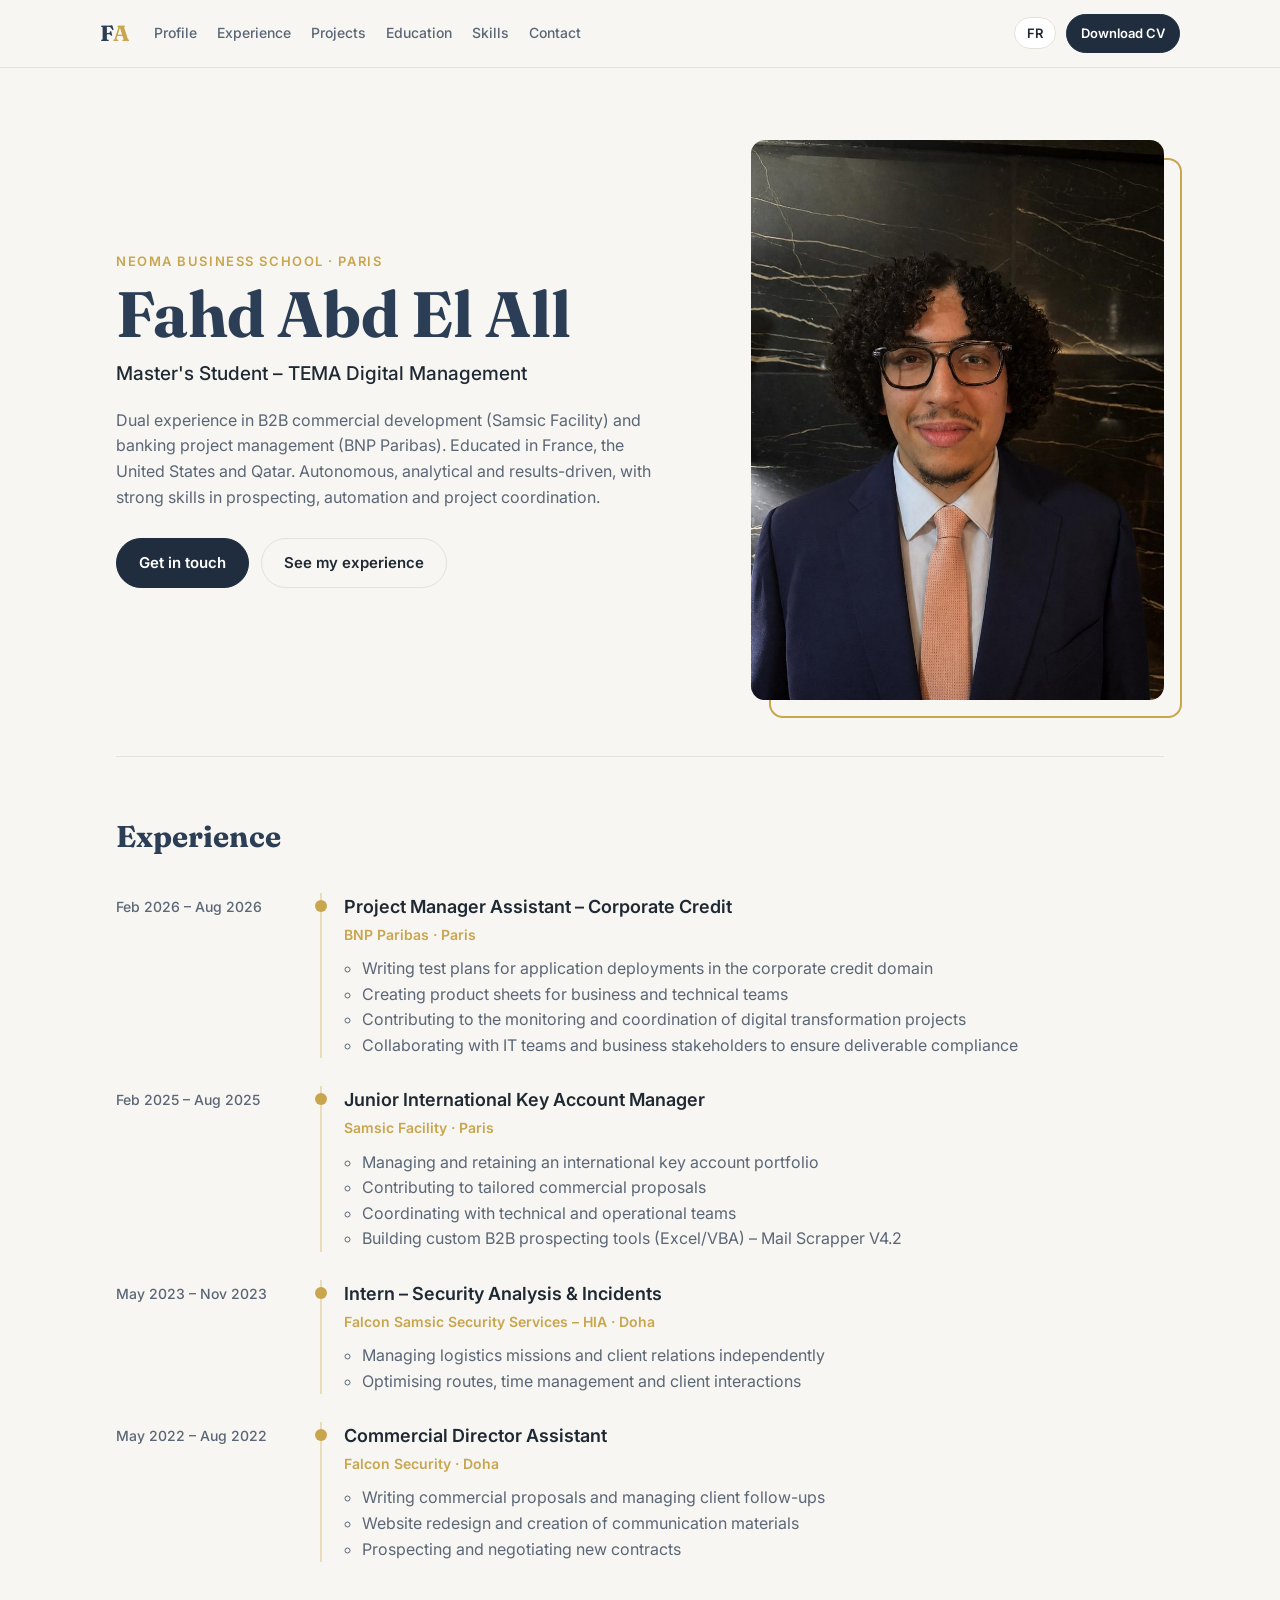
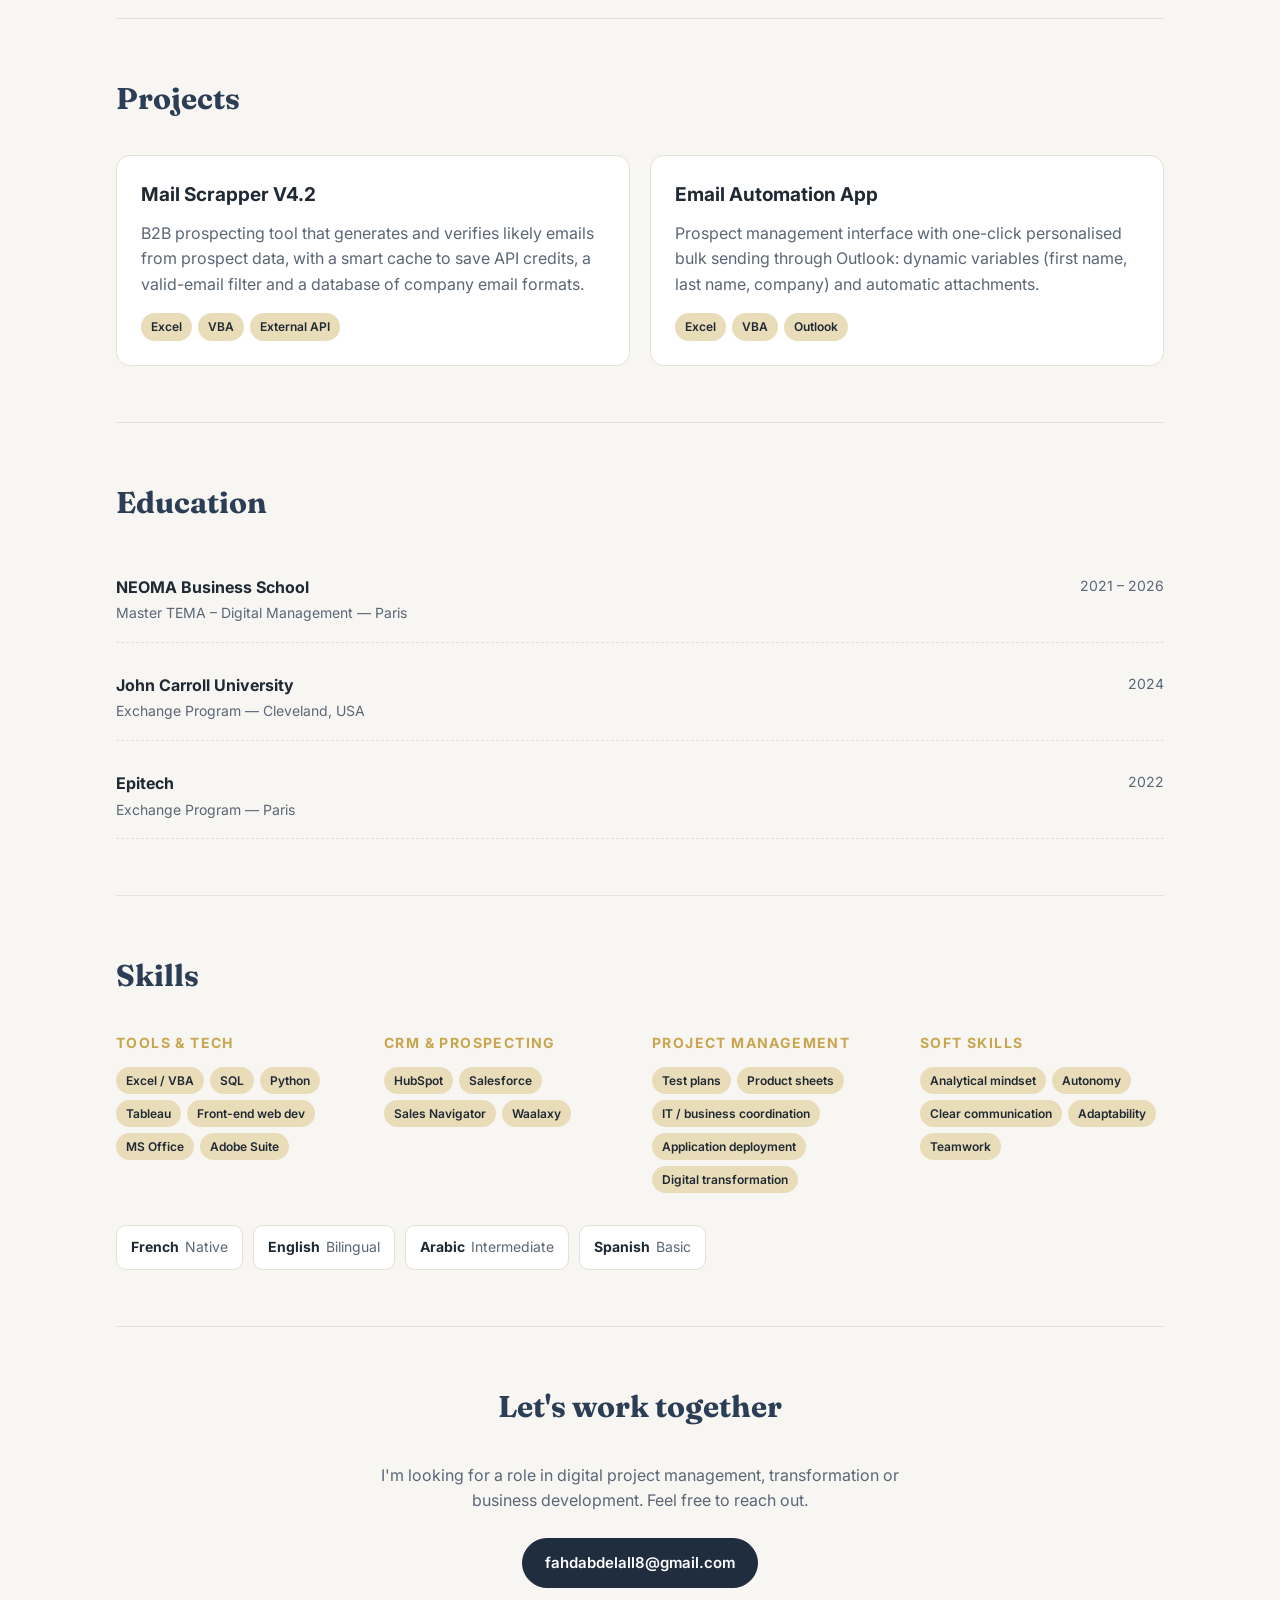
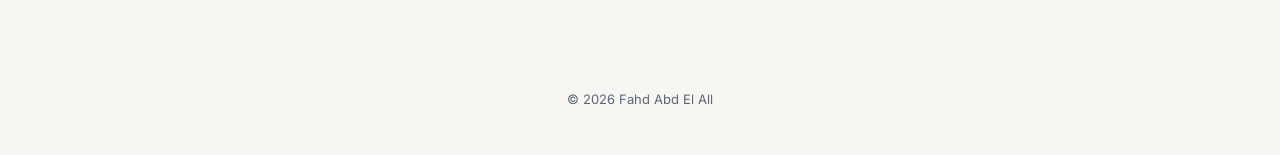
==== index.html @ e0e67052 "Initial commit: site CV bilingue FR/EN + déploiement GitHub Pages Co-Authored-By: Claude Opus 5.5 <n" ====
<!doctype html>
<html lang="fr">
<head>
  <meta charset="utf-8">
  <meta name="viewport" content="width=device-width, initial-scale=1">
  <title>Fahd Abd El All — CV</title>
  <meta name="description" content="Étudiant en Master TEMA – Digital Management à NEOMA Business School.">
  <meta property="og:title" content="Fahd Abd El All — CV">
  <meta property="og:description" content="Digital Management · Gestion de projet · Business development B2B">
  <meta property="og:image" content="assets/img/photo-square.jpg">
  <link rel="icon" href="assets/img/favicon.svg" type="image/svg+xml">
  <link rel="preconnect" href="https://fonts.googleapis.com">
  <link rel="preconnect" href="https://fonts.gstatic.com" crossorigin>
  <link href="https://fonts.googleapis.com/css2?family=Fraunces:opsz,wght@9..144,600;9..144,700&family=Inter:wght@400;500;600&display=swap" rel="stylesheet">
  <link rel="stylesheet" href="assets/css/style.css">
</head>
<body>
  <header class="topbar">
    <a class="brand" href="#top">F<span>A</span></a>
    <nav id="nav" aria-label="Navigation principale"></nav>
    <div class="topbar-actions">
      <button id="lang-toggle" class="chip" type="button" aria-label="Changer de langue">EN</button>
      <a id="cv-download" class="btn btn-small" href="#" download></a>
    </div>
  </header>

  <main id="top">
    <section class="hero" id="about">
      <div class="hero-text">
        <p class="eyebrow" id="hero-subtitle"></p>
        <h1 id="hero-name"></h1>
        <p class="hero-title" id="hero-title"></p>
        <p class="hero-pitch" id="hero-pitch"></p>
        <div class="hero-cta">
          <a class="btn" href="#contact" id="cta-contact"></a>
          <a class="btn btn-ghost" href="#experience" id="cta-exp"></a>
        </div>
      </div>
      <figure class="hero-photo">
        <img src="assets/img/photo.jpg" alt="Portrait de Fahd Abd El All" width="800" height="1066">
      </figure>
    </section>

    <section id="experience" class="section">
      <h2 data-key="experience"></h2>
      <ol class="timeline" id="experience-list"></ol>
    </section>

    <section id="projects" class="section">
      <h2 data-key="projects"></h2>
      <div class="cards" id="projects-list"></div>
    </section>

    <section id="education" class="section">
      <h2 data-key="education"></h2>
      <ul class="edu" id="education-list"></ul>
    </section>

    <section id="skills" class="section">
      <h2 data-key="skills"></h2>
      <div class="skills" id="skills-list"></div>
      <div class="langs" id="languages-list"></div>
    </section>

    <section id="contact" class="section contact">
      <h2 id="contact-headline"></h2>
      <p id="contact-text"></p>
      <div class="contact-links" id="contact-links"></div>
    </section>
  </main>

  <footer class="footer">
    <p>© <span id="year"></span> Fahd Abd El All</p>
  </footer>

  <script src="assets/js/main.js" defer></script>
</body>
</html>
---- assets/css/style.css ----
/* =========================================================
   Fahd Abd El All — site CV
   Palette reprise du CV : bleu nuit + or
   ========================================================= */
:root {
  --navy: #2c3e55;
  --navy-deep: #1f2d3f;
  --gold: #c9a54e;
  --gold-soft: #e9dcb8;
  --bg: #f7f6f2;
  --surface: #ffffff;
  --text: #1f2933;
  --muted: #5b6676;
  --line: #e4e1d8;
  --radius: 14px;
  --maxw: 1080px;
  --font-display: "Fraunces", Georgia, serif;
  --font-body: "Inter", system-ui, -apple-system, sans-serif;
}

@media (prefers-color-scheme: dark) {
  :root {
    --bg: #141b24;
    --surface: #1b2430;
    --text: #e8ebef;
    --muted: #a3adb9;
    --line: #2b3746;
    --navy: #9fb4cf;
    --gold-soft: #3a3322;
  }
}

* { box-sizing: border-box; }
html { scroll-behavior: smooth; scroll-padding-top: 80px; }
body {
  margin: 0;
  background: var(--bg);
  color: var(--text);
  font-family: var(--font-body);
  font-size: 16px;
  line-height: 1.6;
}
img { max-width: 100%; display: block; }
a { color: inherit; }

/* ---------- Top bar ---------- */
.topbar {
  position: sticky; top: 0; z-index: 10;
  display: flex; align-items: center; gap: 24px;
  padding: 14px max(16px, calc((100vw - var(--maxw)) / 2));
  background: color-mix(in srgb, var(--bg) 88%, transparent);
  backdrop-filter: blur(10px);
  border-bottom: 1px solid var(--line);
}
.brand {
  font-family: var(--font-display); font-weight: 700; font-size: 22px;
  text-decoration: none; color: var(--navy);
}
.brand span { color: var(--gold); }
#nav { display: flex; gap: 20px; flex: 1; }
#nav a {
  text-decoration: none; font-size: 14px; font-weight: 500; color: var(--muted);
}
#nav a:hover { color: var(--text); }
.topbar-actions { display: flex; gap: 10px; align-items: center; margin-left: auto; }

/* ---------- Buttons ---------- */
.btn {
  display: inline-block; padding: 12px 22px; border-radius: 999px;
  background: var(--navy-deep); color: #fff; text-decoration: none;
  font-weight: 600; font-size: 15px; border: 1px solid var(--navy-deep);
  transition: transform .15s ease, background .15s ease;
}
.btn:hover { transform: translateY(-1px); background: var(--gold); border-color: var(--gold); }
.btn-ghost { background: transparent; color: var(--text); border-color: var(--line); }
.btn-small { padding: 8px 14px; font-size: 13px; }
.chip {
  font: 600 13px var(--font-body); padding: 7px 12px; border-radius: 999px;
  border: 1px solid var(--line); background: var(--surface); color: var(--text); cursor: pointer;
}

/* ---------- Hero ---------- */
main { max-width: var(--maxw); margin: 0 auto; padding: 0 16px; }
.hero {
  display: grid; grid-template-columns: 1.4fr 1fr; gap: 56px; align-items: center;
  padding: 72px 0 56px;
}
.eyebrow {
  margin: 0 0 8px; color: var(--gold); font-weight: 600;
  letter-spacing: .12em; text-transform: uppercase; font-size: 13px;
}
h1 {
  font-family: var(--font-display); font-size: clamp(40px, 6vw, 64px);
  line-height: 1.05; margin: 0; color: var(--navy);
}
.hero-title { font-size: 19px; font-weight: 500; margin: 12px 0 18px; }
.hero-pitch { color: var(--muted); max-width: 56ch; margin: 0 0 28px; }
.hero-cta { display: flex; gap: 12px; flex-wrap: wrap; }
.hero-photo { margin: 0; position: relative; }
.hero-photo::before {
  content: ""; position: absolute; inset: 18px -18px -18px 18px;
  border: 2px solid var(--gold); border-radius: var(--radius);
}
.hero-photo img {
  position: relative; border-radius: var(--radius);
  aspect-ratio: 4 / 5; object-fit: cover; object-position: 50% 30%; width: 100%; max-height: 560px;
}

/* ---------- Sections ---------- */
.section { padding: 56px 0; border-top: 1px solid var(--line); }
h2 {
  font-family: var(--font-display); font-size: 30px; margin: 0 0 32px; color: var(--navy);
}

/* Timeline */
.timeline { list-style: none; margin: 0; padding: 0; display: grid; gap: 28px; }
.timeline > li {
  display: grid; grid-template-columns: 180px 1fr; gap: 24px;
}
.t-period { color: var(--muted); font-size: 14px; font-weight: 500; padding-top: 3px; }
.t-body {
  border-left: 2px solid var(--gold-soft); padding-left: 22px; position: relative;
}
.t-body::before {
  content: ""; position: absolute; left: -7px; top: 7px;
  width: 12px; height: 12px; border-radius: 50%; background: var(--gold);
}
.t-role { font-weight: 600; font-size: 18px; margin: 0; }
.t-company { color: var(--gold); font-weight: 600; font-size: 14px; margin: 2px 0 10px; }
.t-body ul { margin: 0; padding-left: 18px; color: var(--muted); }

/* Cards */
.cards { display: grid; grid-template-columns: repeat(auto-fit, minmax(280px, 1fr)); gap: 20px; }
.card {
  background: var(--surface); border: 1px solid var(--line); border-radius: var(--radius);
  padding: 24px;
}
.card h3 { margin: 0 0 10px; font-size: 19px; }
.card p { color: var(--muted); margin: 0 0 16px; }
.tags { display: flex; flex-wrap: wrap; gap: 6px; }
.tag {
  font-size: 12px; font-weight: 600; padding: 4px 10px; border-radius: 999px;
  background: var(--gold-soft); color: var(--text);
}

/* Education */
.edu { list-style: none; padding: 0; margin: 0; display: grid; gap: 14px; }
.edu li {
  display: flex; justify-content: space-between; gap: 16px; flex-wrap: wrap;
  padding: 16px 0; border-bottom: 1px dashed var(--line);
}
.edu strong { display: block; }
.edu span { color: var(--muted); font-size: 14px; }

/* Skills */
.skills { display: grid; grid-template-columns: repeat(auto-fit, minmax(220px, 1fr)); gap: 24px; }
.skills h3 { font-size: 14px; text-transform: uppercase; letter-spacing: .1em; color: var(--gold); margin: 0 0 12px; }
.langs { display: flex; flex-wrap: wrap; gap: 10px; margin-top: 32px; }
.lang { background: var(--surface); border: 1px solid var(--line); border-radius: 10px; padding: 10px 14px; font-size: 14px; }
.lang span { color: var(--muted); margin-left: 6px; }

/* Contact */
.contact { text-align: center; }
.contact p { color: var(--muted); max-width: 52ch; margin: 0 auto 24px; }
.contact-links { display: flex; justify-content: center; gap: 12px; flex-wrap: wrap; }

.footer { text-align: center; padding: 32px 16px; color: var(--muted); font-size: 13px; }

/* ---------- Responsive ---------- */
@media (max-width: 860px) {
  #nav { display: none; }
  .hero { grid-template-columns: 1fr; gap: 40px; padding-top: 40px; }
  .hero-photo { max-width: 260px; }
  .timeline > li { grid-template-columns: 1fr; gap: 4px; }
}

/* Reveal on scroll */
.reveal { opacity: 0; transform: translateY(12px); transition: opacity .6s ease, transform .6s ease; }
.reveal.visible { opacity: 1; transform: none; }
@media (prefers-reduced-motion: reduce) {
  .reveal { opacity: 1; transform: none; transition: none; }
  html { scroll-behavior: auto; }
}
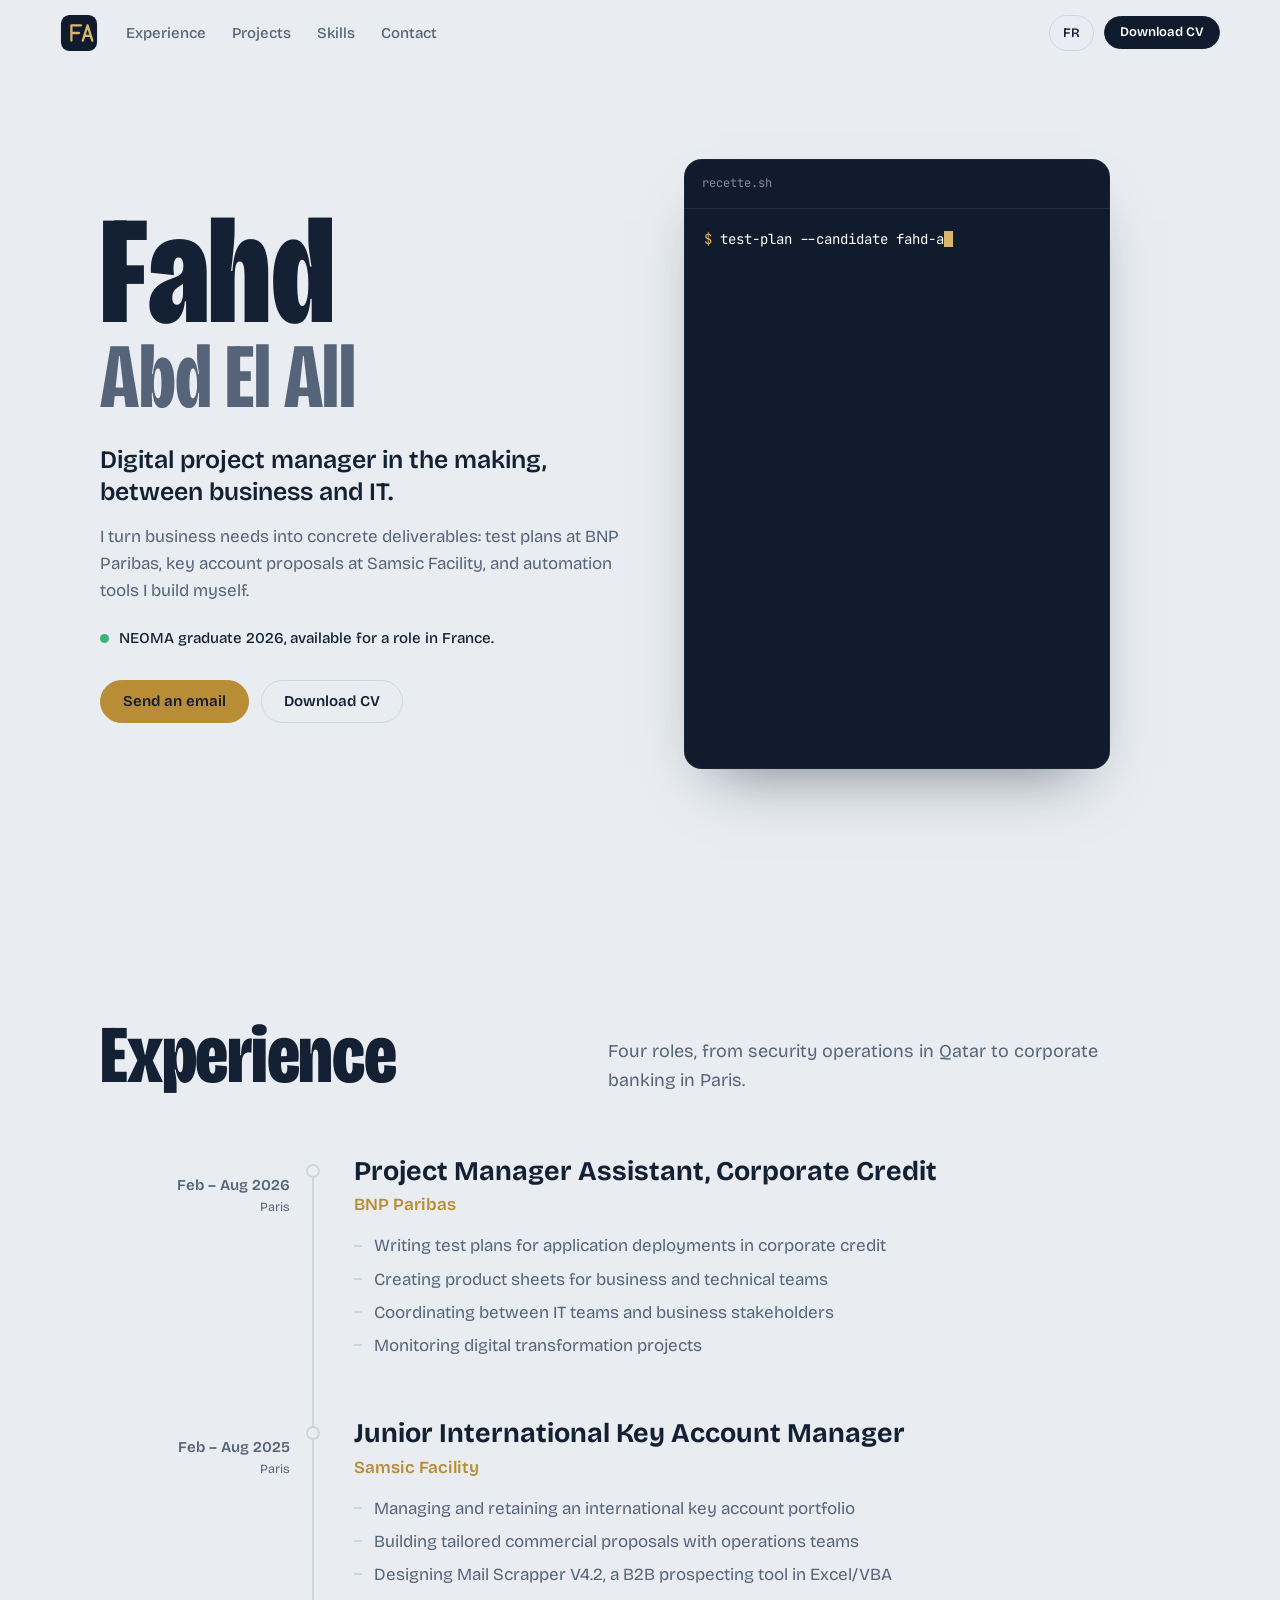
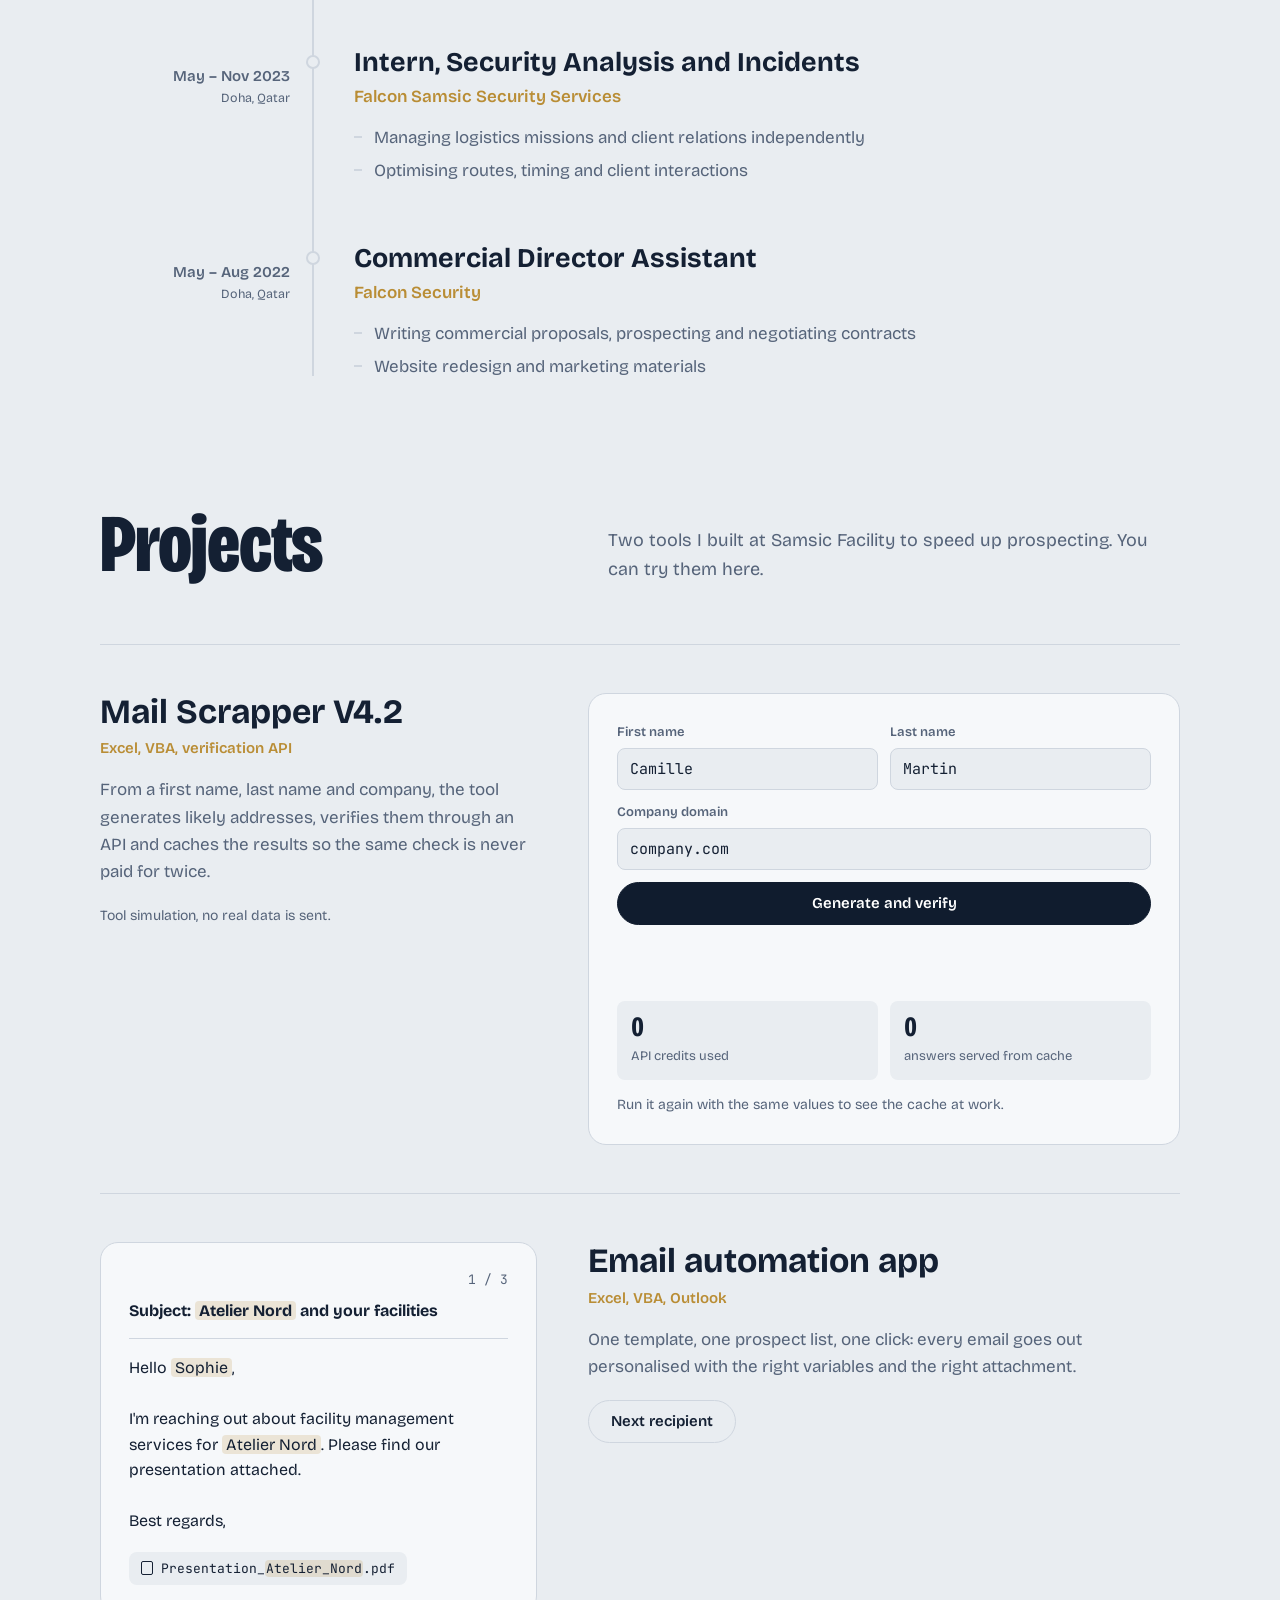
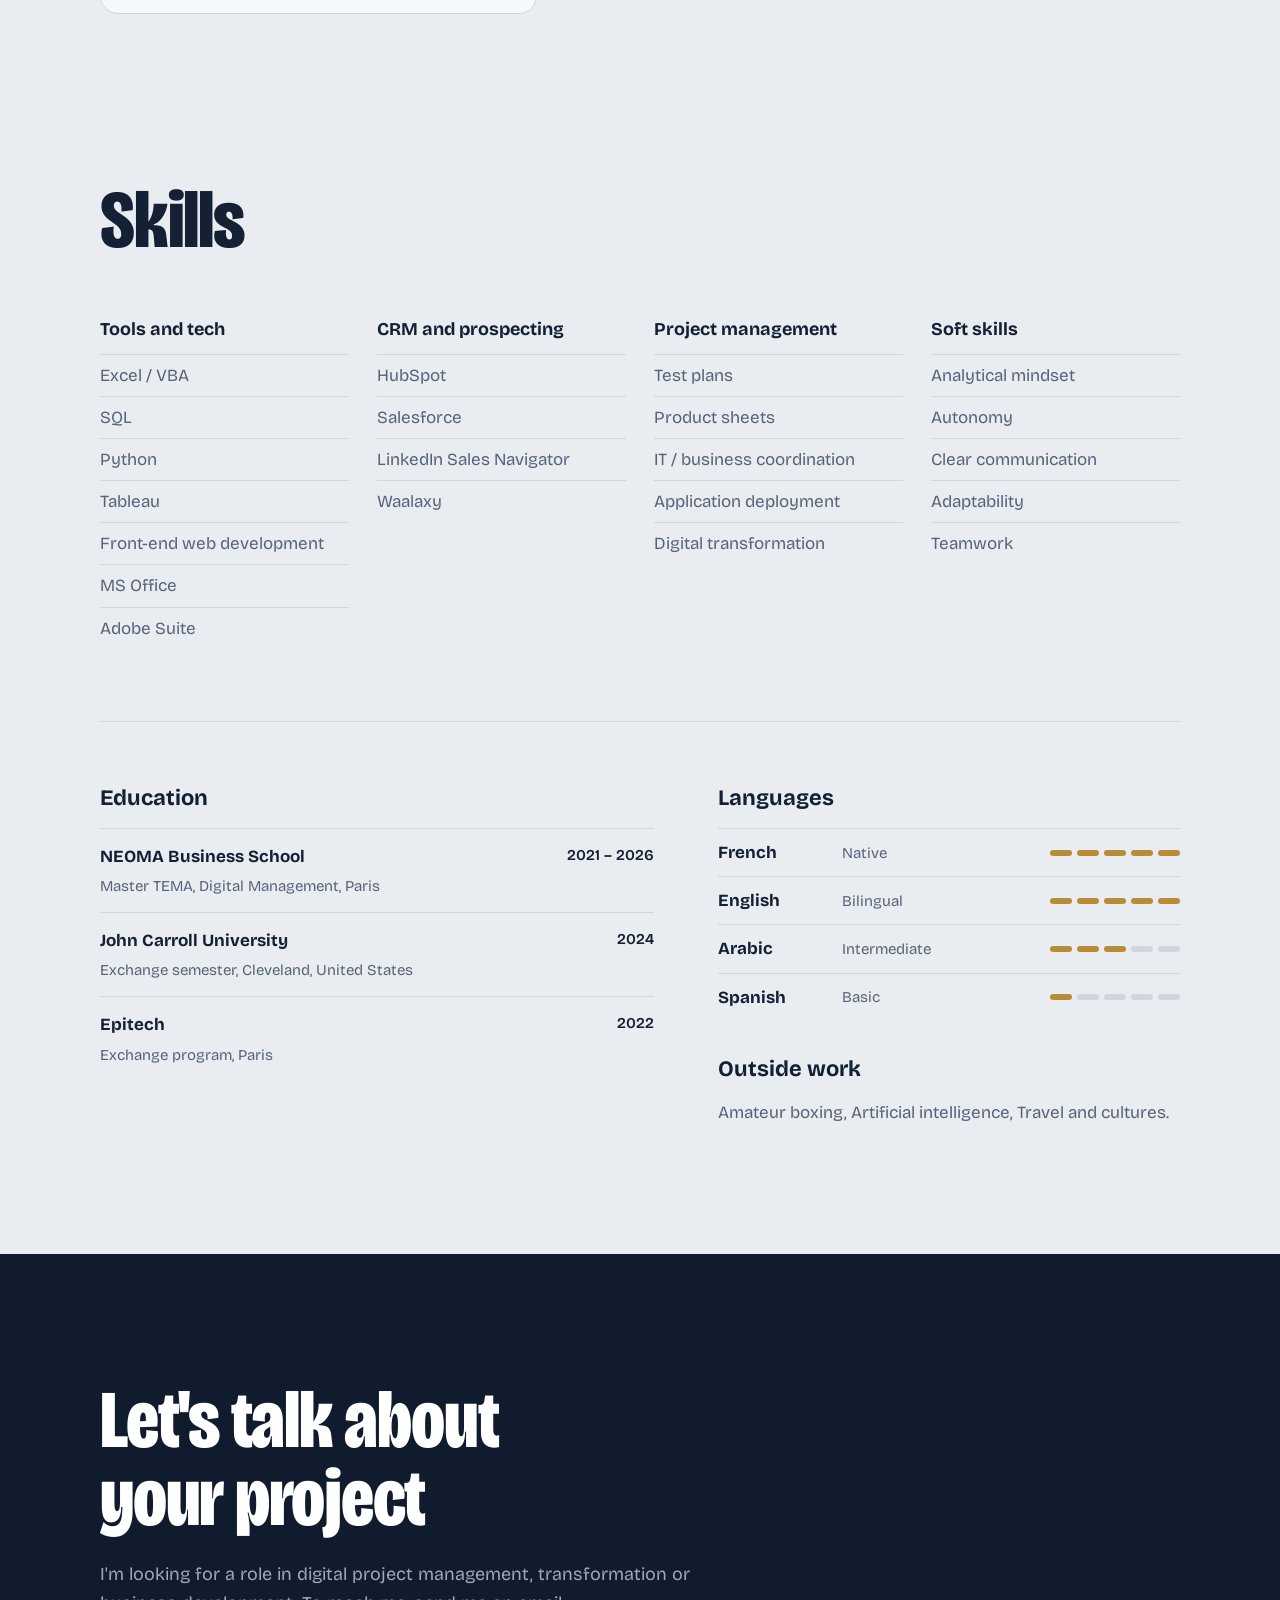
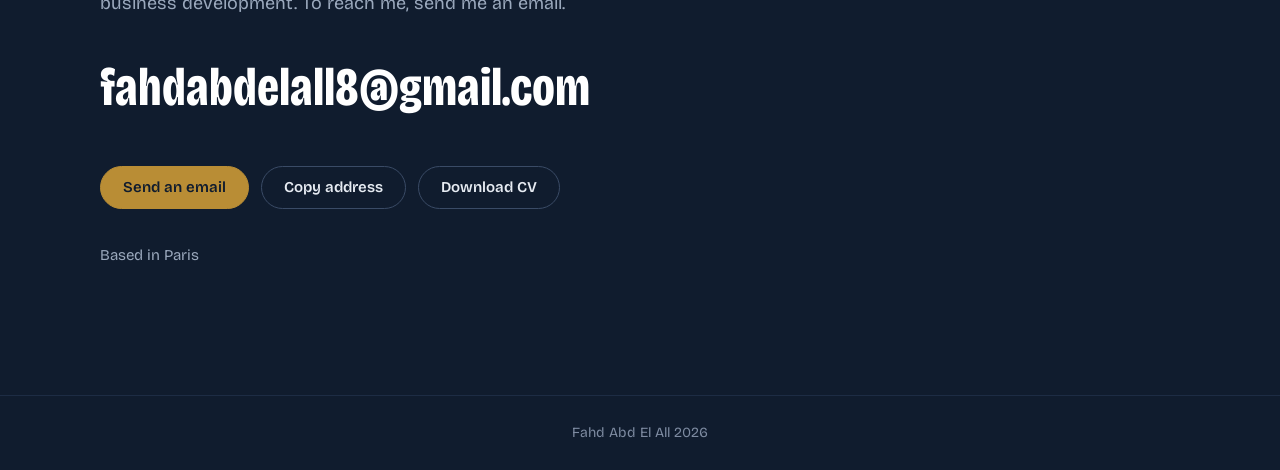
==== commit 4b4bb975: "Refonte du site : terminal animé, démos interactives, CV PDF sans téléphone - Accueil : terminal qui" ====
--- a/index.html
+++ b/index.html
@@ -3,75 +3,155 @@
 <head>
   <meta charset="utf-8">
   <meta name="viewport" content="width=device-width, initial-scale=1">
-  <title>Fahd Abd El All — CV</title>
-  <meta name="description" content="Étudiant en Master TEMA – Digital Management à NEOMA Business School.">
-  <meta property="og:title" content="Fahd Abd El All — CV">
-  <meta property="og:description" content="Digital Management · Gestion de projet · Business development B2B">
+  <title>Fahd Abd El All — Gestion de projet digital</title>
+  <meta name="description" content="Fahd Abd El All, Master TEMA Digital Management à NEOMA Business School. Gestion de projet chez BNP Paribas, business development B2B chez Samsic Facility.">
+  <meta name="theme-color" content="#101c2e">
+  <meta property="og:type" content="website">
+  <meta property="og:title" content="Fahd Abd El All — Gestion de projet digital">
+  <meta property="og:description" content="Entre métier et IT : gestion de projet, business development B2B et outils d'automatisation.">
   <meta property="og:image" content="assets/img/photo-square.jpg">
   <link rel="icon" href="assets/img/favicon.svg" type="image/svg+xml">
-  <link rel="preconnect" href="https://fonts.googleapis.com">
-  <link rel="preconnect" href="https://fonts.gstatic.com" crossorigin>
-  <link href="https://fonts.googleapis.com/css2?family=Fraunces:opsz,wght@9..144,600;9..144,700&family=Inter:wght@400;500;600&display=swap" rel="stylesheet">
+  <link rel="preload" href="assets/fonts/BricolageGrotesque.woff2" as="font" type="font/woff2" crossorigin>
   <link rel="stylesheet" href="assets/css/style.css">
 </head>
 <body>
-  <header class="topbar">
-    <a class="brand" href="#top">F<span>A</span></a>
-    <nav id="nav" aria-label="Navigation principale"></nav>
-    <div class="topbar-actions">
-      <button id="lang-toggle" class="chip" type="button" aria-label="Changer de langue">EN</button>
-      <a id="cv-download" class="btn btn-small" href="#" download></a>
+  <a class="skip" href="#main" data-i18n="ui.skip">Aller au contenu</a>
+  <div class="progress" aria-hidden="true"><span id="progress-bar"></span></div>
+
+  <header class="bar">
+    <a class="mark" href="#top" aria-label="Fahd Abd El All, haut de page">
+      <svg viewBox="0 0 40 40" aria-hidden="true"><rect x="1" y="1" width="38" height="38" rx="9"/><path d="M12 28V12h10M12 20h8M24 28l5-16 5 16M26 23h6"/></svg>
+    </a>
+    <nav class="nav" id="nav" aria-label="Sections"></nav>
+    <div class="bar-actions">
+      <button class="lang" id="lang-toggle" type="button"></button>
+      <a class="btn btn-ink btn-sm" id="cv-top" href="#" download></a>
     </div>
   </header>
 
-  <main id="top">
-    <section class="hero" id="about">
-      <div class="hero-text">
-        <p class="eyebrow" id="hero-subtitle"></p>
-        <h1 id="hero-name"></h1>
-        <p class="hero-title" id="hero-title"></p>
-        <p class="hero-pitch" id="hero-pitch"></p>
-        <div class="hero-cta">
-          <a class="btn" href="#contact" id="cta-contact"></a>
-          <a class="btn btn-ghost" href="#experience" id="cta-exp"></a>
+  <main id="main">
+    <!-- HERO -->
+    <section class="hero" id="top">
+      <div class="hero-copy">
+        <h1 class="name" id="name">
+          <span class="name-first" id="name-first">Fahd</span>
+          <span class="name-last" id="name-last">Abd El All</span>
+        </h1>
+        <p class="role" id="role"></p>
+        <p class="pitch" id="pitch"></p>
+        <p class="status"><span class="pulse" aria-hidden="true"></span><span id="status"></span></p>
+        <div class="actions">
+          <a class="btn btn-brass" id="hero-mail" href="#contact"></a>
+          <a class="btn btn-line" id="hero-cv" href="#" download></a>
         </div>
       </div>
-      <figure class="hero-photo">
-        <img src="assets/img/photo.jpg" alt="Portrait de Fahd Abd El All" width="800" height="1066">
+
+      <figure class="term" aria-label="Animation : recette du profil">
+        <div class="term-head">
+          <span class="term-file">recette.sh</span>
+          <button class="term-replay" id="replay" type="button"></button>
+        </div>
+        <div class="term-body" id="term" aria-live="off"></div>
+        <div class="term-portrait" id="portrait">
+          <img src="assets/img/photo.jpg" alt="Portrait de Fahd Abd El All" width="800" height="1066">
+        </div>
       </figure>
     </section>
 
-    <section id="experience" class="section">
-      <h2 data-key="experience"></h2>
-      <ol class="timeline" id="experience-list"></ol>
+    <!-- PARCOURS -->
+    <section class="block" id="experience">
+      <header class="block-head">
+        <h2 id="exp-title"></h2>
+        <p id="exp-intro"></p>
+      </header>
+      <ol class="tl" id="timeline">
+        <li class="tl-rail" aria-hidden="true"><span id="tl-fill"></span></li>
+      </ol>
     </section>
 
-    <section id="projects" class="section">
-      <h2 data-key="projects"></h2>
-      <div class="cards" id="projects-list"></div>
+    <!-- PROJETS -->
+    <section class="block" id="projects">
+      <header class="block-head">
+        <h2 id="proj-title"></h2>
+        <p id="proj-intro"></p>
+      </header>
+
+      <article class="proj">
+        <div class="proj-text">
+          <h3 id="sc-name"></h3>
+          <p class="proj-stack" id="sc-stack"></p>
+          <p id="sc-desc"></p>
+          <p class="proj-note" id="sc-note"></p>
+        </div>
+        <div class="demo" id="scrapper">
+          <form class="demo-form" id="sc-form">
+            <label><span id="sc-l-first"></span><input id="sc-first" autocomplete="off" required maxlength="30"></label>
+            <label><span id="sc-l-last"></span><input id="sc-last" autocomplete="off" required maxlength="30"></label>
+            <label class="wide"><span id="sc-l-domain"></span><input id="sc-domain" autocomplete="off" required maxlength="40"></label>
+            <button class="btn btn-ink wide" type="submit" id="sc-run"></button>
+          </form>
+          <ul class="sc-results" id="sc-results" aria-live="polite"></ul>
+          <div class="sc-stats">
+            <div><strong id="sc-api">0</strong><span id="sc-api-l"></span></div>
+            <div><strong id="sc-cache">0</strong><span id="sc-cache-l"></span></div>
+          </div>
+          <p class="sc-hint" id="sc-hint"></p>
+        </div>
+      </article>
+
+      <article class="proj proj-flip">
+        <div class="proj-text">
+          <h3 id="ml-name"></h3>
+          <p class="proj-stack" id="ml-stack"></p>
+          <p id="ml-desc"></p>
+          <button class="btn btn-line" type="button" id="ml-next"></button>
+        </div>
+        <div class="mail" id="mailer" aria-live="polite">
+          <div class="mail-row"><span class="mail-count" id="ml-count"></span></div>
+          <p class="mail-subject" id="ml-subject"></p>
+          <p class="mail-body" id="ml-body"></p>
+          <p class="mail-attach" id="ml-attach"></p>
+        </div>
+      </article>
     </section>
 
-    <section id="education" class="section">
-      <h2 data-key="education"></h2>
-      <ul class="edu" id="education-list"></ul>
+    <!-- COMPETENCES -->
+    <section class="block" id="skills">
+      <header class="block-head"><h2 id="skills-title"></h2></header>
+      <div class="skills" id="skills-list"></div>
+
+      <div class="duo">
+        <div>
+          <h3 class="h3" id="edu-title"></h3>
+          <ul class="edu" id="edu-list"></ul>
+        </div>
+        <div>
+          <h3 class="h3" id="lang-title"></h3>
+          <ul class="langs" id="lang-list"></ul>
+          <h3 class="h3" id="int-title"></h3>
+          <p class="interests" id="int-list"></p>
+        </div>
+      </div>
     </section>
 
-    <section id="skills" class="section">
-      <h2 data-key="skills"></h2>
-      <div class="skills" id="skills-list"></div>
-      <div class="langs" id="languages-list"></div>
-    </section>
-
-    <section id="contact" class="section contact">
-      <h2 id="contact-headline"></h2>
-      <p id="contact-text"></p>
-      <div class="contact-links" id="contact-links"></div>
+    <!-- CONTACT -->
+    <section class="contact" id="contact">
+      <div class="contact-in">
+        <h2 id="ct-title"></h2>
+        <p id="ct-text"></p>
+        <p class="ct-mail"><a id="ct-mail" href="#"></a></p>
+        <div class="actions">
+          <a class="btn btn-brass" id="ct-write" href="#"></a>
+          <button class="btn btn-ghost-dark" type="button" id="ct-copy"></button>
+          <a class="btn btn-ghost-dark" id="ct-cv" href="#" download></a>
+        </div>
+        <p class="ct-loc" id="ct-loc"></p>
+      </div>
     </section>
   </main>
 
-  <footer class="footer">
-    <p>© <span id="year"></span> Fahd Abd El All</p>
-  </footer>
+  <footer class="foot"><span id="foot"></span> <span id="year"></span></footer>
+  <div class="toast" id="toast" role="status"></div>
 
   <script src="assets/js/main.js" defer></script>
 </body>
--- a/assets/css/style.css
+++ b/assets/css/style.css
@@ -1,183 +1,366 @@
-/* =========================================================
+/* ==========================================================
    Fahd Abd El All — site CV
-   Palette reprise du CV : bleu nuit + or
-   ========================================================= */
+   Encre (bleu nuit) + laiton, repris du CV papier.
+   Un seul moment fort : la « recette » du profil dans le terminal.
+   ========================================================== */
+
+@font-face {
+  font-family: "Bricolage";
+  src: url("../fonts/BricolageGrotesque.woff2") format("woff2");
+  font-weight: 200 800; font-stretch: 75% 100%; font-display: swap;
+}
+@font-face {
+  font-family: "JetBrains";
+  src: url("../fonts/JetBrainsMono.woff2") format("woff2");
+  font-weight: 100 800; font-display: swap;
+}
+
 :root {
-  --navy: #2c3e55;
-  --navy-deep: #1f2d3f;
-  --gold: #c9a54e;
-  --gold-soft: #e9dcb8;
-  --bg: #f7f6f2;
-  --surface: #ffffff;
-  --text: #1f2933;
-  --muted: #5b6676;
-  --line: #e4e1d8;
-  --radius: 14px;
-  --maxw: 1080px;
-  --font-display: "Fraunces", Georgia, serif;
-  --font-body: "Inter", system-ui, -apple-system, sans-serif;
+  --ink: #101c2e;
+  --ink-2: #1c2b42;
+  --paper: #e9edf1;
+  --surface: #f6f8fa;
+  --text: #142033;
+  --muted: #56647a;
+  --line: #cfd6df;
+  --brass: #b98d35;
+  --brass-hi: #d9b66a;
+  --pass: #3fb27a;
+  --fail: #e0685a;
+  --radius-lg: 18px;
+  --radius-sm: 8px;
+  --maxw: 1160px;
+  --gutter: clamp(16px, 4vw, 40px);
+  --sans: "Bricolage", "Segoe UI", system-ui, sans-serif;
+  --mono: "JetBrains", ui-monospace, "SF Mono", Consolas, monospace;
+  --ease: cubic-bezier(.2, .7, .1, 1);
 }
 
 @media (prefers-color-scheme: dark) {
   :root {
-    --bg: #141b24;
-    --surface: #1b2430;
-    --text: #e8ebef;
-    --muted: #a3adb9;
-    --line: #2b3746;
-    --navy: #9fb4cf;
-    --gold-soft: #3a3322;
+    --paper: #0d1726;
+    --surface: #142136;
+    --text: #e6ebf2;
+    --muted: #9aa8bc;
+    --line: #26354d;
+    --ink-2: #0a1320;
   }
 }
 
-* { box-sizing: border-box; }
-html { scroll-behavior: smooth; scroll-padding-top: 80px; }
+*, *::before, *::after { box-sizing: border-box; }
+html { scroll-behavior: smooth; scroll-padding-top: 84px; -webkit-text-size-adjust: 100%; }
 body {
-  margin: 0;
-  background: var(--bg);
-  color: var(--text);
-  font-family: var(--font-body);
-  font-size: 16px;
-  line-height: 1.6;
+  margin: 0; background: var(--paper); color: var(--text);
+  font: 400 17px/1.6 var(--sans); font-stretch: 100%;
+  -webkit-font-smoothing: antialiased; overflow-x: hidden;
 }
 img { max-width: 100%; display: block; }
 a { color: inherit; }
-
-/* ---------- Top bar ---------- */
-.topbar {
-  position: sticky; top: 0; z-index: 10;
-  display: flex; align-items: center; gap: 24px;
-  padding: 14px max(16px, calc((100vw - var(--maxw)) / 2));
-  background: color-mix(in srgb, var(--bg) 88%, transparent);
-  backdrop-filter: blur(10px);
-  border-bottom: 1px solid var(--line);
-}
-.brand {
-  font-family: var(--font-display); font-weight: 700; font-size: 22px;
-  text-decoration: none; color: var(--navy);
-}
-.brand span { color: var(--gold); }
-#nav { display: flex; gap: 20px; flex: 1; }
-#nav a {
-  text-decoration: none; font-size: 14px; font-weight: 500; color: var(--muted);
-}
-#nav a:hover { color: var(--text); }
-.topbar-actions { display: flex; gap: 10px; align-items: center; margin-left: auto; }
-
-/* ---------- Buttons ---------- */
+button { font: inherit; color: inherit; }
+:focus-visible { outline: 2px solid var(--brass); outline-offset: 3px; border-radius: 4px; }
+
+.skip {
+  position: absolute; left: 12px; top: -60px; z-index: 50;
+  background: var(--ink); color: #fff; padding: 10px 14px; border-radius: var(--radius-sm);
+}
+.skip:focus { top: 12px; }
+
+/* ---------- progress ---------- */
+.progress { position: fixed; inset: 0 0 auto 0; height: 3px; z-index: 30; pointer-events: none; }
+.progress span { display: block; height: 100%; width: 100%; background: var(--brass); transform-origin: 0 50%; transform: scaleX(0); }
+
+/* ---------- top bar ---------- */
+.bar {
+  position: sticky; top: 0; z-index: 20;
+  display: flex; align-items: center; gap: 28px;
+  padding: 14px max(var(--gutter), calc((100vw - var(--maxw)) / 2));
+  background: color-mix(in srgb, var(--paper) 82%, transparent);
+  backdrop-filter: saturate(1.4) blur(12px); -webkit-backdrop-filter: saturate(1.4) blur(12px);
+  border-bottom: 1px solid transparent; transition: border-color .3s;
+}
+.bar.scrolled { border-bottom-color: var(--line); }
+.mark svg { width: 38px; height: 38px; display: block; }
+.mark rect { fill: var(--ink); }
+.mark path { fill: none; stroke: var(--brass-hi); stroke-width: 2.4; stroke-linecap: round; stroke-linejoin: round; }
+@media (prefers-color-scheme: dark) { .mark rect { fill: var(--surface); } }
+.nav { display: flex; gap: 26px; }
+.nav a {
+  position: relative; text-decoration: none; font-size: 15px; font-weight: 500; color: var(--muted);
+  padding: 4px 0; transition: color .2s;
+}
+.nav a::after {
+  content: ""; position: absolute; left: 0; right: 0; bottom: -2px; height: 2px; background: var(--brass);
+  transform: scaleX(0); transform-origin: left; transition: transform .35s var(--ease);
+}
+.nav a:hover, .nav a.active { color: var(--text); }
+.nav a.active::after { transform: scaleX(1); }
+.bar-actions { margin-left: auto; display: flex; align-items: center; gap: 10px; }
+.lang {
+  border: 1px solid var(--line); background: transparent; border-radius: 999px;
+  padding: 7px 13px; font-size: 13px; font-weight: 600; cursor: pointer;
+}
+.lang:hover { border-color: var(--text); }
+
+/* ---------- buttons ---------- */
 .btn {
-  display: inline-block; padding: 12px 22px; border-radius: 999px;
-  background: var(--navy-deep); color: #fff; text-decoration: none;
-  font-weight: 600; font-size: 15px; border: 1px solid var(--navy-deep);
-  transition: transform .15s ease, background .15s ease;
-}
-.btn:hover { transform: translateY(-1px); background: var(--gold); border-color: var(--gold); }
-.btn-ghost { background: transparent; color: var(--text); border-color: var(--line); }
-.btn-small { padding: 8px 14px; font-size: 13px; }
-.chip {
-  font: 600 13px var(--font-body); padding: 7px 12px; border-radius: 999px;
-  border: 1px solid var(--line); background: var(--surface); color: var(--text); cursor: pointer;
-}
-
-/* ---------- Hero ---------- */
-main { max-width: var(--maxw); margin: 0 auto; padding: 0 16px; }
+  --bg: var(--ink); --fg: #fff; --bd: var(--ink);
+  display: inline-flex; align-items: center; gap: 8px;
+  padding: 13px 22px; border-radius: 999px; border: 1px solid var(--bd);
+  background: var(--bg); color: var(--fg); text-decoration: none; cursor: pointer;
+  font-size: 15px; font-weight: 600; line-height: 1;
+  transition: transform .2s var(--ease), background .2s, color .2s, border-color .2s;
+}
+.btn:hover { transform: translateY(-2px); }
+.btn:active { transform: translateY(0); }
+.btn-sm { padding: 9px 15px; font-size: 13px; }
+.btn-ink:hover { --bg: var(--ink-2); }
+.btn-brass { --bg: var(--brass); --bd: var(--brass); --fg: #101c2e; }
+.btn-brass:hover { --bg: var(--brass-hi); --bd: var(--brass-hi); }
+.btn-line { --bg: transparent; --fg: var(--text); --bd: var(--line); }
+.btn-line:hover { --bd: var(--text); }
+.btn-ghost-dark { --bg: transparent; --fg: #e6ebf2; --bd: #3a4b66; }
+.btn-ghost-dark:hover { --bd: #e6ebf2; }
+@media (prefers-color-scheme: dark) { .btn-ink { --bg: #e6ebf2; --fg: var(--ink); --bd: #e6ebf2; } .btn-ink:hover { --bg: #fff; } }
+
+main { overflow: clip; }
+
+/* ---------- hero ---------- */
 .hero {
-  display: grid; grid-template-columns: 1.4fr 1fr; gap: 56px; align-items: center;
-  padding: 72px 0 56px;
-}
-.eyebrow {
-  margin: 0 0 8px; color: var(--gold); font-weight: 600;
-  letter-spacing: .12em; text-transform: uppercase; font-size: 13px;
-}
-h1 {
-  font-family: var(--font-display); font-size: clamp(40px, 6vw, 64px);
-  line-height: 1.05; margin: 0; color: var(--navy);
-}
-.hero-title { font-size: 19px; font-weight: 500; margin: 12px 0 18px; }
-.hero-pitch { color: var(--muted); max-width: 56ch; margin: 0 0 28px; }
-.hero-cta { display: flex; gap: 12px; flex-wrap: wrap; }
-.hero-photo { margin: 0; position: relative; }
-.hero-photo::before {
-  content: ""; position: absolute; inset: 18px -18px -18px 18px;
-  border: 2px solid var(--gold); border-radius: var(--radius);
-}
-.hero-photo img {
-  position: relative; border-radius: var(--radius);
-  aspect-ratio: 4 / 5; object-fit: cover; object-position: 50% 30%; width: 100%; max-height: 560px;
-}
-
-/* ---------- Sections ---------- */
-.section { padding: 56px 0; border-top: 1px solid var(--line); }
-h2 {
-  font-family: var(--font-display); font-size: 30px; margin: 0 0 32px; color: var(--navy);
-}
-
-/* Timeline */
-.timeline { list-style: none; margin: 0; padding: 0; display: grid; gap: 28px; }
-.timeline > li {
-  display: grid; grid-template-columns: 180px 1fr; gap: 24px;
-}
-.t-period { color: var(--muted); font-size: 14px; font-weight: 500; padding-top: 3px; }
-.t-body {
-  border-left: 2px solid var(--gold-soft); padding-left: 22px; position: relative;
-}
-.t-body::before {
-  content: ""; position: absolute; left: -7px; top: 7px;
-  width: 12px; height: 12px; border-radius: 50%; background: var(--gold);
-}
-.t-role { font-weight: 600; font-size: 18px; margin: 0; }
-.t-company { color: var(--gold); font-weight: 600; font-size: 14px; margin: 2px 0 10px; }
-.t-body ul { margin: 0; padding-left: 18px; color: var(--muted); }
-
-/* Cards */
-.cards { display: grid; grid-template-columns: repeat(auto-fit, minmax(280px, 1fr)); gap: 20px; }
-.card {
-  background: var(--surface); border: 1px solid var(--line); border-radius: var(--radius);
-  padding: 24px;
-}
-.card h3 { margin: 0 0 10px; font-size: 19px; }
-.card p { color: var(--muted); margin: 0 0 16px; }
-.tags { display: flex; flex-wrap: wrap; gap: 6px; }
-.tag {
-  font-size: 12px; font-weight: 600; padding: 4px 10px; border-radius: 999px;
-  background: var(--gold-soft); color: var(--text);
-}
-
-/* Education */
-.edu { list-style: none; padding: 0; margin: 0; display: grid; gap: 14px; }
-.edu li {
-  display: flex; justify-content: space-between; gap: 16px; flex-wrap: wrap;
-  padding: 16px 0; border-bottom: 1px dashed var(--line);
-}
-.edu strong { display: block; }
-.edu span { color: var(--muted); font-size: 14px; }
-
-/* Skills */
-.skills { display: grid; grid-template-columns: repeat(auto-fit, minmax(220px, 1fr)); gap: 24px; }
-.skills h3 { font-size: 14px; text-transform: uppercase; letter-spacing: .1em; color: var(--gold); margin: 0 0 12px; }
-.langs { display: flex; flex-wrap: wrap; gap: 10px; margin-top: 32px; }
-.lang { background: var(--surface); border: 1px solid var(--line); border-radius: 10px; padding: 10px 14px; font-size: 14px; }
-.lang span { color: var(--muted); margin-left: 6px; }
-
-/* Contact */
-.contact { text-align: center; }
-.contact p { color: var(--muted); max-width: 52ch; margin: 0 auto 24px; }
-.contact-links { display: flex; justify-content: center; gap: 12px; flex-wrap: wrap; }
-
-.footer { text-align: center; padding: 32px 16px; color: var(--muted); font-size: 13px; }
-
-/* ---------- Responsive ---------- */
-@media (max-width: 860px) {
-  #nav { display: none; }
-  .hero { grid-template-columns: 1fr; gap: 40px; padding-top: 40px; }
-  .hero-photo { max-width: 260px; }
-  .timeline > li { grid-template-columns: 1fr; gap: 4px; }
-}
-
-/* Reveal on scroll */
-.reveal { opacity: 0; transform: translateY(12px); transition: opacity .6s ease, transform .6s ease; }
-.reveal.visible { opacity: 1; transform: none; }
+  max-width: var(--maxw); margin: 0 auto;
+  padding: clamp(40px, 8vh, 96px) var(--gutter) clamp(72px, 12vh, 140px);
+  display: grid; grid-template-columns: minmax(0, 1.05fr) minmax(0, 1fr); gap: clamp(32px, 5vw, 72px);
+  align-items: center; min-height: calc(100svh - 70px);
+}
+.name { margin: 0 0 28px; line-height: .86; letter-spacing: -.02em; font-weight: 800; font-stretch: 75%; }
+.name span { display: block; }
+.name-first { font-size: clamp(76px, 12vw, 168px); }
+.name-last { font-size: clamp(46px, 7.2vw, 100px); color: var(--muted); font-weight: 700; }
+.name .ch { display: inline-block; opacity: 0; transform: translateY(.35em); animation: rise .7s var(--ease) forwards; }
+@keyframes rise { to { opacity: 1; transform: none; } }
+.role { font-size: clamp(20px, 2vw, 25px); font-weight: 600; line-height: 1.3; margin: 0 0 14px; max-width: 30ch; }
+.pitch { color: var(--muted); max-width: 48ch; margin: 0 0 22px; }
+.status { display: flex; align-items: center; gap: 10px; font-size: 15px; font-weight: 500; margin: 0 0 30px; }
+.pulse { width: 9px; height: 9px; border-radius: 50%; background: var(--pass); position: relative; flex: none; }
+.pulse::after { content: ""; position: absolute; inset: -5px; border-radius: 50%; border: 2px solid var(--pass); opacity: 0; animation: ping 2.4s ease-out infinite; }
+@keyframes ping { 0% { transform: scale(.5); opacity: .8; } 100% { transform: scale(1.6); opacity: 0; } }
+.actions { display: flex; flex-wrap: wrap; gap: 12px; }
+
+/* ---------- terminal ---------- */
+.term {
+  position: relative; margin: 0; background: var(--ink); color: #d6deea;
+  border-radius: var(--radius-lg); box-shadow: 0 30px 60px -30px rgba(16, 28, 46, .55), 0 0 0 1px rgba(255,255,255,.04) inset;
+  font: 400 14px/1.75 var(--mono); min-height: 440px;
+  margin-right: 70px;
+}
+.term-head {
+  display: flex; align-items: center; justify-content: space-between;
+  padding: 12px 18px; border-bottom: 1px solid rgba(255,255,255,.07);
+  font-size: 12px; color: #7d8aa0;
+}
+.term-replay {
+  background: none; border: 0; color: #7d8aa0; font: inherit; cursor: pointer; padding: 2px 4px; opacity: 0;
+  transition: opacity .3s, color .2s;
+}
+.term-replay.show { opacity: 1; }
+.term-replay:hover { color: var(--brass-hi); }
+.term-body { padding: 18px 20px 26px; min-height: 560px; }
+.term-body p { margin: 0; white-space: pre-wrap; word-break: break-word; }
+.t-prompt { color: var(--brass-hi); }
+.t-cmd { color: #fff; }
+.t-dim { color: #7d8aa0; }
+.t-ok { color: var(--pass); }
+.t-res { color: #fff; font-weight: 600; margin-top: 8px !important; }
+.t-line { opacity: 0; animation: tl-in .25s ease forwards; }
+@keyframes tl-in { to { opacity: 1; } }
+.cursor { display: inline-block; width: .6em; height: 1.1em; vertical-align: -.18em; background: var(--brass-hi); animation: blink 1s steps(1) infinite; }
+@keyframes blink { 50% { opacity: 0; } }
+
+.term-portrait {
+  position: absolute; right: -60px; bottom: -150px; width: clamp(140px, 12.5vw, 172px); aspect-ratio: 4 / 5;
+  border-radius: 14px; overflow: hidden; background: var(--ink-2);
+  box-shadow: 0 24px 50px -20px rgba(16, 28, 46, .6); border: 3px solid var(--paper);
+  clip-path: inset(0 0 100% 0); transition: clip-path 1.6s steps(24, end);
+}
+.term-portrait img { width: 100%; height: 100%; object-fit: cover; object-position: 50% 22%; }
+.term-portrait::after {
+  content: ""; position: absolute; inset: 0;
+  background: repeating-linear-gradient(0deg, rgba(16,28,46,.18) 0 1px, transparent 1px 3px);
+  opacity: 1; transition: opacity .8s .9s;
+}
+.term-portrait.on { clip-path: inset(0 0 0 0); }
+.term-portrait.on::after { opacity: 0; transition-delay: 1.7s; }
+
+/* ---------- blocks ---------- */
+.block { max-width: var(--maxw); margin: 0 auto; padding: clamp(64px, 10vw, 120px) var(--gutter) 0; }
+.block-head { display: grid; grid-template-columns: minmax(0, 1fr) minmax(0, 1.2fr); gap: 32px; align-items: end; margin-bottom: clamp(36px, 5vw, 60px); }
+h2 { font-size: clamp(44px, 6.4vw, 84px); line-height: .95; margin: 0; font-weight: 800; font-stretch: 75%; letter-spacing: -.015em; }
+.block-head p { margin: 0; color: var(--muted); max-width: 46ch; font-size: 18px; }
+.h3 { font-size: 22px; font-weight: 700; margin: 0 0 18px; }
+
+/* timeline (chronologie : un ordre réel, donc une ligne qui se remplit) */
+.tl { list-style: none; margin: 0; padding: 0 0 0 0; position: relative; }
+.tl-rail { position: absolute; left: 212px; top: 10px; bottom: 10px; width: 2px; background: var(--line); }
+.tl-rail span { position: absolute; inset: 0; background: var(--brass); transform-origin: top; transform: scaleY(0); }
+.tl-item { display: grid; grid-template-columns: 190px 1fr; gap: 0 64px; padding: 0 0 52px; position: relative; }
+.tl-item:last-child { padding-bottom: 0; }
+.tl-dot {
+  position: absolute; left: 206px; top: 9px; width: 14px; height: 14px; border-radius: 50%;
+  background: var(--paper); border: 2px solid var(--line); transition: border-color .4s, background .4s;
+}
+.tl-item.lit .tl-dot { border-color: var(--brass); background: var(--brass); }
+.tl-when { font-size: 15px; font-weight: 600; color: var(--muted); padding-top: 3px; text-align: right; }
+.tl-when small { display: block; font-weight: 400; }
+.tl-role { font-size: clamp(21px, 2.2vw, 27px); font-weight: 700; line-height: 1.2; margin: 0 0 4px; }
+.tl-co { margin: 0 0 14px; font-weight: 600; color: var(--brass); }
+@media (prefers-color-scheme: dark) { .tl-co { color: var(--brass-hi); } }
+.tl-item ul { margin: 0; padding: 0; list-style: none; color: var(--muted); max-width: 62ch; }
+.tl-item li { position: relative; padding-left: 20px; margin-bottom: 6px; }
+.tl-item li::before { content: ""; position: absolute; left: 0; top: .72em; width: 8px; height: 2px; background: var(--line); }
+
+/* projects */
+.proj {
+  display: grid; grid-template-columns: minmax(0, .85fr) minmax(0, 1.15fr); gap: clamp(28px, 4vw, 56px);
+  align-items: start; padding: clamp(28px, 4vw, 48px) 0; border-top: 1px solid var(--line);
+}
+.proj-flip .proj-text { order: 2; }
+h3 { font-size: clamp(26px, 2.8vw, 34px); line-height: 1.1; margin: 0 0 6px; font-weight: 700; }
+.proj-stack { margin: 0 0 16px; color: var(--brass); font-weight: 600; font-size: 15px; }
+@media (prefers-color-scheme: dark) { .proj-stack { color: var(--brass-hi); } }
+.proj-text > p:not(.proj-stack) { color: var(--muted); margin: 0 0 20px; max-width: 46ch; }
+.proj-note { font-size: 14px; }
+
+.demo, .mail {
+  background: var(--surface); border: 1px solid var(--line); border-radius: var(--radius-lg);
+  padding: clamp(18px, 2.4vw, 28px);
+}
+.demo-form { display: grid; grid-template-columns: 1fr 1fr; gap: 12px; margin-bottom: 18px; }
+.demo-form .wide { grid-column: 1 / -1; }
+.demo-form label span { display: block; font-size: 13px; font-weight: 600; color: var(--muted); margin-bottom: 5px; }
+.demo-form input {
+  width: 100%; font: 400 15px var(--mono); color: var(--text); background: var(--paper);
+  border: 1px solid var(--line); border-radius: var(--radius-sm); padding: 10px 12px;
+}
+.demo-form input:focus { outline: none; border-color: var(--brass); box-shadow: 0 0 0 3px color-mix(in srgb, var(--brass) 25%, transparent); }
+.demo-form .btn { justify-content: center; }
+.sc-results { list-style: none; margin: 0; padding: 0; font: 400 14px/1.4 var(--mono); min-height: 40px; }
+.sc-results li {
+  display: flex; justify-content: space-between; gap: 12px; padding: 9px 2px;
+  border-bottom: 1px dashed var(--line); animation: tl-in .25s ease;
+}
+.sc-addr { overflow: hidden; text-overflow: ellipsis; white-space: nowrap; }
+.sc-state { flex: none; font-size: 13px; color: var(--muted); }
+.sc-state.ok { color: var(--pass); font-weight: 700; }
+.sc-state.ko { color: var(--fail); }
+.sc-state.cache { color: var(--brass); font-weight: 700; }
+.sc-li-ok .sc-addr { font-weight: 700; }
+.spin { display: inline-block; width: 10px; height: 10px; margin-right: 6px; border: 2px solid currentColor; border-right-color: transparent; border-radius: 50%; animation: rot .7s linear infinite; vertical-align: -1px; }
+@keyframes rot { to { transform: rotate(1turn); } }
+.sc-stats { display: grid; grid-template-columns: 1fr 1fr; gap: 12px; margin-top: 18px; }
+.sc-stats div { background: var(--paper); border-radius: var(--radius-sm); padding: 12px 14px; }
+.sc-stats strong { display: block; font: 700 28px/1 var(--sans); font-stretch: 75%; }
+.sc-stats span { font-size: 13px; color: var(--muted); }
+.sc-hint { margin: 14px 0 0; font-size: 14px; color: var(--muted); }
+
+.mail { font-size: 16px; }
+.mail-row { display: flex; justify-content: flex-end; margin-bottom: 10px; }
+.mail-count { font: 400 13px var(--mono); color: var(--muted); }
+.mail-subject { font-weight: 700; margin: 0 0 16px; padding-bottom: 14px; border-bottom: 1px solid var(--line); }
+.mail-body { white-space: pre-line; margin: 0 0 18px; color: var(--text); }
+.mail-attach { display: inline-flex; align-items: center; gap: 8px; margin: 0; padding: 8px 12px; border-radius: var(--radius-sm); background: var(--paper); font: 400 13px var(--mono); }
+#ml-attach .var { padding: 0 1px; }
+.mail-attach::before { content: ""; width: 12px; height: 14px; border: 1.5px solid currentColor; border-radius: 2px; }
+.var {
+  background: color-mix(in srgb, var(--brass) 18%, transparent); color: inherit; border-radius: 4px;
+  padding: 0 4px; box-decoration-break: clone; -webkit-box-decoration-break: clone;
+}
+.var.swap { animation: swap .5s var(--ease); }
+@keyframes swap { 0% { background: var(--brass); color: var(--ink); } 100% { background: color-mix(in srgb, var(--brass) 18%, transparent); } }
+
+/* skills */
+.skills { display: grid; grid-template-columns: repeat(4, minmax(0, 1fr)); gap: 28px; padding-bottom: clamp(48px, 6vw, 72px); border-bottom: 1px solid var(--line); }
+.skills h3 { font-size: 18px; margin: 0 0 14px; }
+.skills ul { list-style: none; margin: 0; padding: 0; }
+.skills li { padding: 7px 0; border-top: 1px solid var(--line); color: var(--muted); }
+.duo { display: grid; grid-template-columns: 1.2fr 1fr; gap: clamp(32px, 5vw, 80px); padding-top: clamp(40px, 5vw, 64px); }
+.edu { list-style: none; margin: 0; padding: 0; }
+.edu li { display: grid; grid-template-columns: 1fr auto; gap: 4px 16px; padding: 14px 0; border-top: 1px solid var(--line); }
+.edu strong { font-weight: 700; }
+.edu span { color: var(--muted); font-size: 15px; }
+.edu .yr { font-weight: 600; color: var(--text); grid-row: 1; grid-column: 2; }
+.langs { list-style: none; margin: 0 0 36px; padding: 0; }
+.langs li { display: grid; grid-template-columns: 110px 1fr auto; gap: 14px; align-items: center; padding: 10px 0; border-top: 1px solid var(--line); }
+.langs .lvl { color: var(--muted); font-size: 15px; }
+.dots { display: flex; gap: 5px; }
+.dots i { width: 22px; height: 6px; border-radius: 3px; background: var(--line); }
+.dots i.on { background: var(--brass); }
+.interests { margin: 0; color: var(--muted); }
+
+/* contact */
+.contact { background: var(--ink); color: #e6ebf2; margin-top: clamp(72px, 10vw, 128px); }
+@media (prefers-color-scheme: dark) { .contact { background: #070e19; } }
+.contact-in { max-width: var(--maxw); margin: 0 auto; padding: clamp(72px, 10vw, 128px) var(--gutter); }
+.contact h2 { color: #fff; max-width: 14ch; margin-bottom: 22px; }
+.contact p { color: #9aa8bc; max-width: 52ch; margin: 0 0 28px; font-size: 18px; }
+.ct-mail { margin: 0 0 34px !important; }
+.ct-mail a {
+  font-size: clamp(24px, 4.4vw, 54px); font-weight: 700; font-stretch: 75%; color: #fff; text-decoration: none;
+  background: linear-gradient(var(--brass), var(--brass)) 0 100% / 0 3px no-repeat; transition: background-size .5s var(--ease);
+  word-break: break-all;
+}
+.ct-mail a:hover { background-size: 100% 3px; }
+.ct-loc { margin: 34px 0 0 !important; font-size: 15px !important; }
+
+.foot { text-align: center; padding: 26px var(--gutter); font-size: 14px; color: #7d8aa0; background: var(--ink); border-top: 1px solid #1d2c44; }
+@media (prefers-color-scheme: dark) { .foot { background: #070e19; } }
+
+.toast {
+  position: fixed; left: 50%; bottom: 24px; transform: translate(-50%, 180%); z-index: 40; visibility: hidden;
+  background: var(--brass); color: var(--ink); font-weight: 600; padding: 12px 18px; border-radius: 999px;
+  transition: transform .35s var(--ease), visibility 0s .35s;
+}
+.toast.show { transform: translate(-50%, 0); visibility: visible; transition: transform .35s var(--ease); }
+
+/* reveal (un seul effet discret, sur les blocs de contenu) */
+.rv { opacity: 0; transform: translateY(18px); transition: opacity .8s var(--ease), transform .8s var(--ease); }
+.rv.in { opacity: 1; transform: none; }
+
+/* ---------- responsive ---------- */
+@media (max-width: 980px) {
+  .hero { grid-template-columns: 1fr; min-height: 0; }
+  .term { margin-right: 46px; }
+  .term-portrait { right: -46px; }
+  .skills { grid-template-columns: repeat(2, minmax(0, 1fr)); }
+}
+@media (max-width: 760px) {
+  .nav { display: none; }
+  .block-head { grid-template-columns: 1fr; gap: 14px; }
+  .tl-rail { left: 6px; }
+  .tl-item { grid-template-columns: 1fr; padding-left: 36px; }
+  .tl-dot { left: 0; }
+  .tl-when { text-align: left; margin-bottom: 4px; }
+  .tl-when small { display: inline; }
+  .tl-when small::before { content: ", "; }
+  .proj { grid-template-columns: 1fr; }
+  .proj-flip .proj-text { order: 0; }
+  .duo { grid-template-columns: 1fr; }
+  .term { font-size: 12.5px; min-height: 0; margin-right: 0; }
+  .term-body { min-height: 0; padding-bottom: 170px; }
+  .term-portrait { right: 14px; bottom: 14px; width: 112px; border-width: 2px; border-color: var(--ink-2); }
+  .langs li { grid-template-columns: 90px 1fr; }
+  .langs .dots { grid-column: 1 / -1; grid-row: 2; }
+}
+@media (max-width: 420px) {
+  .demo-form { grid-template-columns: 1fr; }
+  #cv-top { display: none; }
+}
+
 @media (prefers-reduced-motion: reduce) {
-  .reveal { opacity: 1; transform: none; transition: none; }
   html { scroll-behavior: auto; }
-}
+  *, *::before, *::after { animation-duration: .01ms !important; animation-iteration-count: 1 !important; transition-duration: .01ms !important; transition-delay: 0s !important; }
+  .rv, .name .ch { opacity: 1; transform: none; }
+}
+
+@media print {
+  .bar, .progress, .term, .demo, .mail, .actions, .toast { display: none !important; }
+  .contact, .foot { background: none; color: #000; }
+}
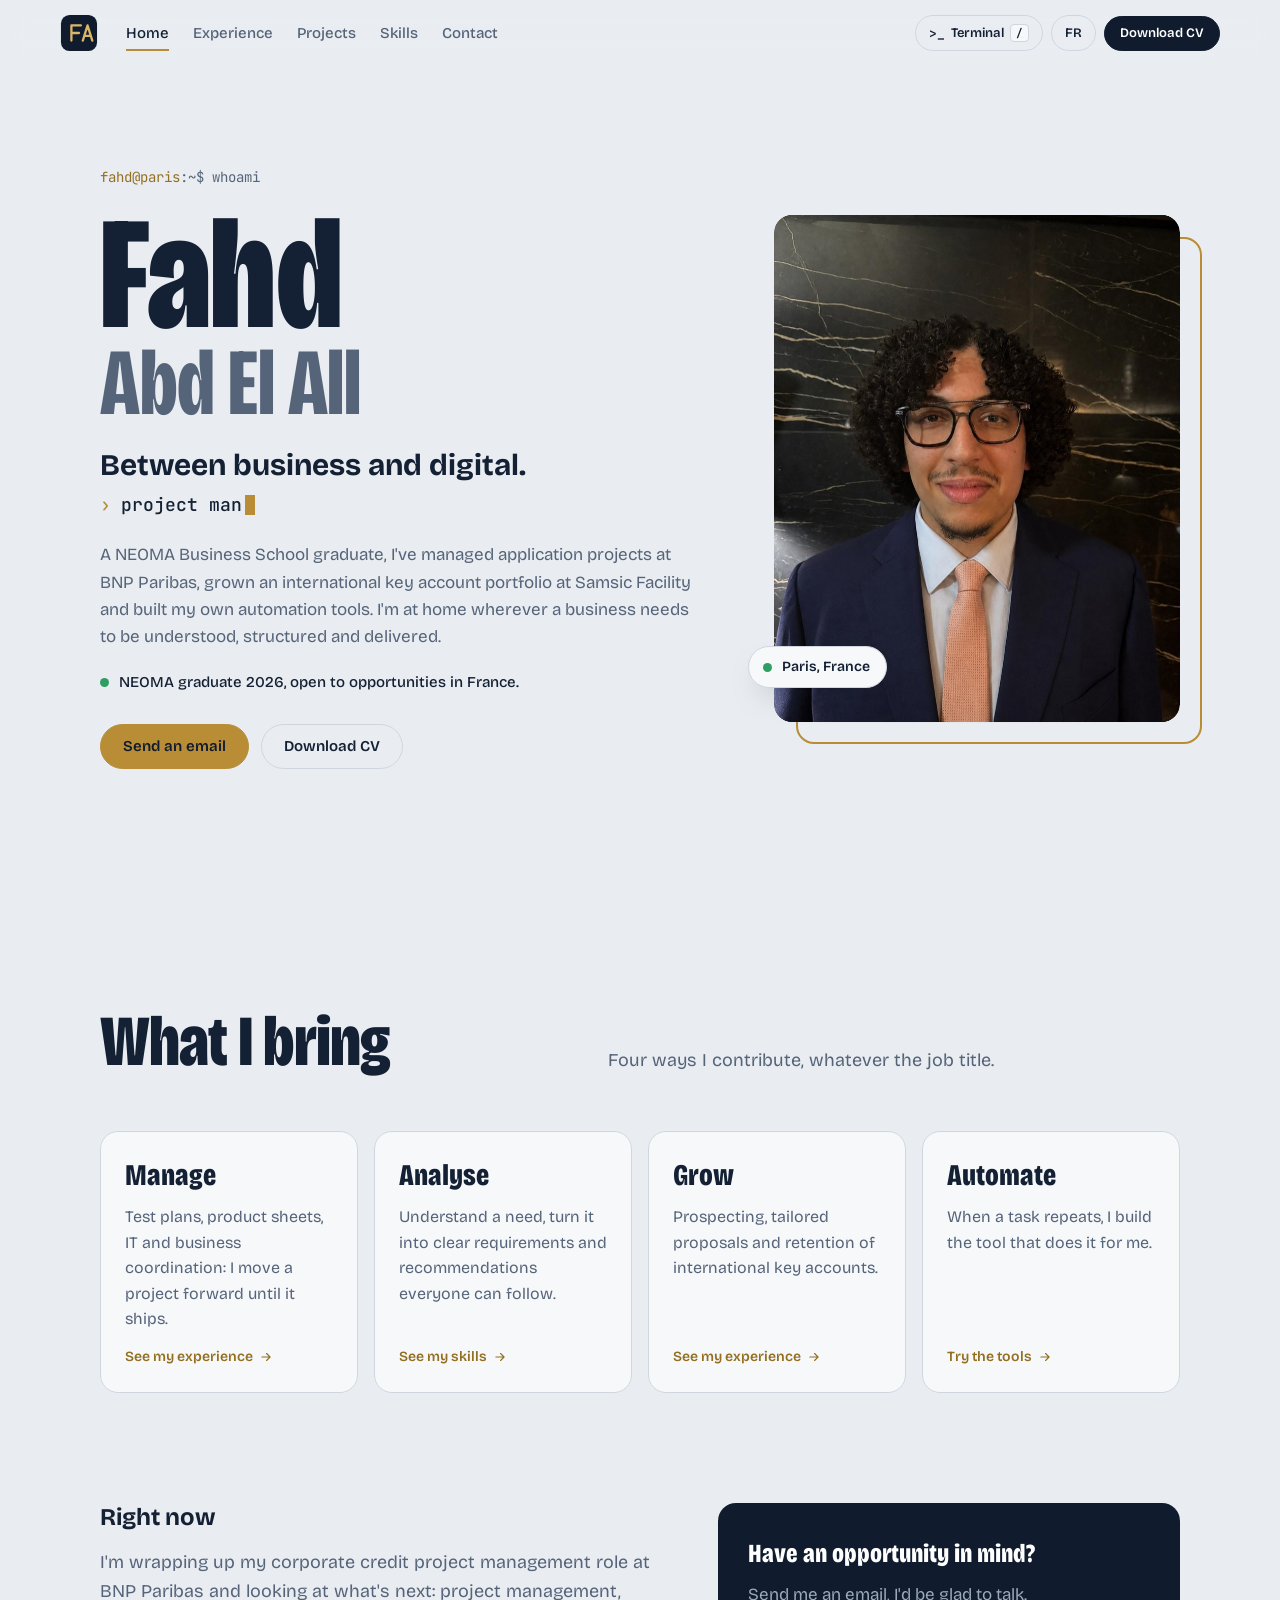
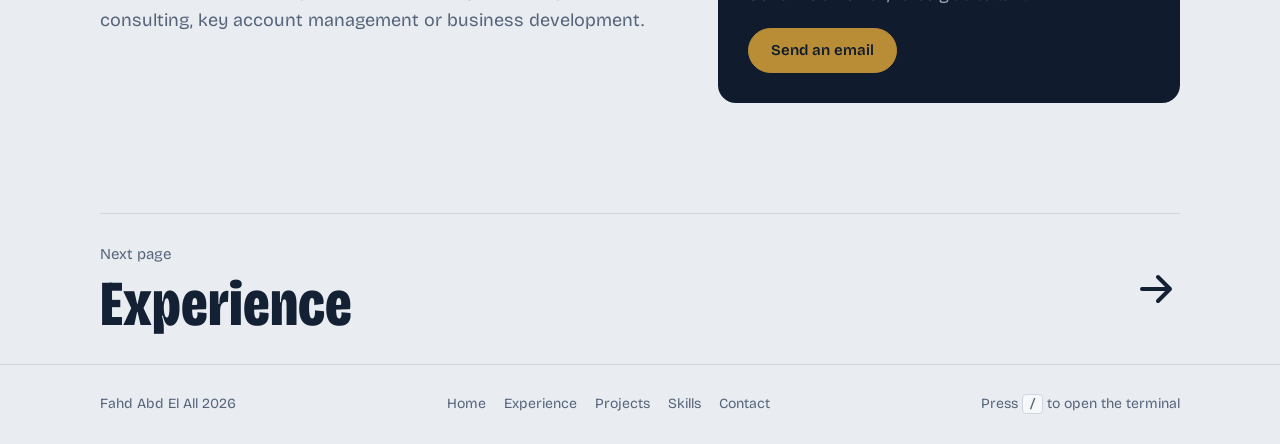
==== commit cbc64459: "Site multi-pages, positionnement ouvert et easter eggs - Cinq pages (accueil, parcours, projets, com" ====
--- a/index.html
+++ b/index.html
@@ -3,156 +3,55 @@
 <head>
   <meta charset="utf-8">
   <meta name="viewport" content="width=device-width, initial-scale=1">
-  <title>Fahd Abd El All — Gestion de projet digital</title>
-  <meta name="description" content="Fahd Abd El All, Master TEMA Digital Management à NEOMA Business School. Gestion de projet chez BNP Paribas, business development B2B chez Samsic Facility.">
+  <title>Fahd Abd El All</title>
+  <meta name="description" content="Fahd Abd El All, diplômé de NEOMA Business School. Gestion de projet, conseil, grands comptes et business development.">
   <meta name="theme-color" content="#101c2e">
   <meta property="og:type" content="website">
-  <meta property="og:title" content="Fahd Abd El All — Gestion de projet digital">
-  <meta property="og:description" content="Entre métier et IT : gestion de projet, business development B2B et outils d'automatisation.">
+  <meta property="og:title" content="Fahd Abd El All — Business et digital">
+  <meta property="og:description" content="Gestion de projet, conseil, grands comptes et business development.">
   <meta property="og:image" content="assets/img/photo-square.jpg">
   <link rel="icon" href="assets/img/favicon.svg" type="image/svg+xml">
   <link rel="preload" href="assets/fonts/BricolageGrotesque.woff2" as="font" type="font/woff2" crossorigin>
   <link rel="stylesheet" href="assets/css/style.css">
+  <script>try{var t=localStorage.getItem("theme");if(t)document.documentElement.dataset.theme=t}catch(e){}</script>
 </head>
-<body>
-  <a class="skip" href="#main" data-i18n="ui.skip">Aller au contenu</a>
-  <div class="progress" aria-hidden="true"><span id="progress-bar"></span></div>
-
-  <header class="bar">
-    <a class="mark" href="#top" aria-label="Fahd Abd El All, haut de page">
-      <svg viewBox="0 0 40 40" aria-hidden="true"><rect x="1" y="1" width="38" height="38" rx="9"/><path d="M12 28V12h10M12 20h8M24 28l5-16 5 16M26 23h6"/></svg>
-    </a>
-    <nav class="nav" id="nav" aria-label="Sections"></nav>
-    <div class="bar-actions">
-      <button class="lang" id="lang-toggle" type="button"></button>
-      <a class="btn btn-ink btn-sm" id="cv-top" href="#" download></a>
-    </div>
-  </header>
-
+<body data-page="home">
+  <a class="skip" href="#main">Aller au contenu</a>
+  <div id="shell-top"></div>
   <main id="main">
-    <!-- HERO -->
-    <section class="hero" id="top">
+    <section class="hero">
       <div class="hero-copy">
-        <h1 class="name" id="name">
-          <span class="name-first" id="name-first">Fahd</span>
-          <span class="name-last" id="name-last">Abd El All</span>
-        </h1>
-        <p class="role" id="role"></p>
+        <p class="prompt" id="prompt"></p>
+        <h1 class="name"><span class="name-first" id="name-first">Fahd</span><span class="name-last" id="name-last">Abd El All</span></h1>
+        <p class="tagline" id="tagline"></p>
+        <p class="rotator" aria-live="polite"><span class="rot-sym" aria-hidden="true">›</span><span id="rot"></span><span class="cursor" aria-hidden="true"></span></p>
         <p class="pitch" id="pitch"></p>
         <p class="status"><span class="pulse" aria-hidden="true"></span><span id="status"></span></p>
         <div class="actions">
-          <a class="btn btn-brass" id="hero-mail" href="#contact"></a>
-          <a class="btn btn-line" id="hero-cv" href="#" download></a>
+          <a class="btn btn-brass magnetic" id="hero-mail" href="contact.html"></a>
+          <a class="btn btn-line magnetic" data-cv href="#" download></a>
         </div>
       </div>
-
-      <figure class="term" aria-label="Animation : recette du profil">
-        <div class="term-head">
-          <span class="term-file">recette.sh</span>
-          <button class="term-replay" id="replay" type="button"></button>
+      <figure class="portrait" id="portrait">
+        <div class="portrait-in" id="portrait-in">
+          <img src="assets/img/photo.jpg" alt="Portrait de Fahd Abd El All" width="800" height="1066" fetchpriority="high">
+          <span class="scan" aria-hidden="true"></span>
         </div>
-        <div class="term-body" id="term" aria-live="off"></div>
-        <div class="term-portrait" id="portrait">
-          <img src="assets/img/photo.jpg" alt="Portrait de Fahd Abd El All" width="800" height="1066">
-        </div>
+        <figcaption class="badge"><span class="pulse" aria-hidden="true"></span><span id="badge"></span></figcaption>
       </figure>
     </section>
 
-    <!-- PARCOURS -->
-    <section class="block" id="experience">
-      <header class="block-head">
-        <h2 id="exp-title"></h2>
-        <p id="exp-intro"></p>
-      </header>
-      <ol class="tl" id="timeline">
-        <li class="tl-rail" aria-hidden="true"><span id="tl-fill"></span></li>
-      </ol>
+    <section class="block">
+      <header class="block-head"><h2 id="home-title"></h2><p id="home-intro"></p></header>
+      <div class="pillars" id="pillars"></div>
     </section>
 
-    <!-- PROJETS -->
-    <section class="block" id="projects">
-      <header class="block-head">
-        <h2 id="proj-title"></h2>
-        <p id="proj-intro"></p>
-      </header>
-
-      <article class="proj">
-        <div class="proj-text">
-          <h3 id="sc-name"></h3>
-          <p class="proj-stack" id="sc-stack"></p>
-          <p id="sc-desc"></p>
-          <p class="proj-note" id="sc-note"></p>
-        </div>
-        <div class="demo" id="scrapper">
-          <form class="demo-form" id="sc-form">
-            <label><span id="sc-l-first"></span><input id="sc-first" autocomplete="off" required maxlength="30"></label>
-            <label><span id="sc-l-last"></span><input id="sc-last" autocomplete="off" required maxlength="30"></label>
-            <label class="wide"><span id="sc-l-domain"></span><input id="sc-domain" autocomplete="off" required maxlength="40"></label>
-            <button class="btn btn-ink wide" type="submit" id="sc-run"></button>
-          </form>
-          <ul class="sc-results" id="sc-results" aria-live="polite"></ul>
-          <div class="sc-stats">
-            <div><strong id="sc-api">0</strong><span id="sc-api-l"></span></div>
-            <div><strong id="sc-cache">0</strong><span id="sc-cache-l"></span></div>
-          </div>
-          <p class="sc-hint" id="sc-hint"></p>
-        </div>
-      </article>
-
-      <article class="proj proj-flip">
-        <div class="proj-text">
-          <h3 id="ml-name"></h3>
-          <p class="proj-stack" id="ml-stack"></p>
-          <p id="ml-desc"></p>
-          <button class="btn btn-line" type="button" id="ml-next"></button>
-        </div>
-        <div class="mail" id="mailer" aria-live="polite">
-          <div class="mail-row"><span class="mail-count" id="ml-count"></span></div>
-          <p class="mail-subject" id="ml-subject"></p>
-          <p class="mail-body" id="ml-body"></p>
-          <p class="mail-attach" id="ml-attach"></p>
-        </div>
-      </article>
-    </section>
-
-    <!-- COMPETENCES -->
-    <section class="block" id="skills">
-      <header class="block-head"><h2 id="skills-title"></h2></header>
-      <div class="skills" id="skills-list"></div>
-
-      <div class="duo">
-        <div>
-          <h3 class="h3" id="edu-title"></h3>
-          <ul class="edu" id="edu-list"></ul>
-        </div>
-        <div>
-          <h3 class="h3" id="lang-title"></h3>
-          <ul class="langs" id="lang-list"></ul>
-          <h3 class="h3" id="int-title"></h3>
-          <p class="interests" id="int-list"></p>
-        </div>
-      </div>
-    </section>
-
-    <!-- CONTACT -->
-    <section class="contact" id="contact">
-      <div class="contact-in">
-        <h2 id="ct-title"></h2>
-        <p id="ct-text"></p>
-        <p class="ct-mail"><a id="ct-mail" href="#"></a></p>
-        <div class="actions">
-          <a class="btn btn-brass" id="ct-write" href="#"></a>
-          <button class="btn btn-ghost-dark" type="button" id="ct-copy"></button>
-          <a class="btn btn-ghost-dark" id="ct-cv" href="#" download></a>
-        </div>
-        <p class="ct-loc" id="ct-loc"></p>
-      </div>
+    <section class="block now rv">
+      <div class="now-text"><h2 class="h-sm" id="now-title"></h2><p id="now"></p></div>
+      <div class="now-cta"><p class="now-cta-t" id="cta-title"></p><p id="cta"></p><a class="btn btn-ink magnetic" id="now-mail" href="contact.html"></a></div>
     </section>
   </main>
-
-  <footer class="foot"><span id="foot"></span> <span id="year"></span></footer>
-  <div class="toast" id="toast" role="status"></div>
-
+  <div id="shell-bottom"></div>
   <script src="assets/js/main.js" defer></script>
 </body>
 </html>
--- a/assets/css/style.css
+++ b/assets/css/style.css
@@ -1,7 +1,6 @@
 /* ==========================================================
-   Fahd Abd El All — site CV
-   Encre (bleu nuit) + laiton, repris du CV papier.
-   Un seul moment fort : la « recette » du profil dans le terminal.
+   Fahd Abd El All — site CV (multi-pages)
+   Encre + laiton, repris du CV papier.
    ========================================================== */
 
 @font-face {
@@ -25,8 +24,10 @@
   --line: #cfd6df;
   --brass: #b98d35;
   --brass-hi: #d9b66a;
-  --pass: #3fb27a;
-  --fail: #e0685a;
+  --brass-text: #946f22;
+  --pass: #2f9e63;
+  --fail: #d0574a;
+  --term-bg: #101c2e;
   --radius-lg: 18px;
   --radius-sm: 8px;
   --maxw: 1160px;
@@ -34,224 +35,257 @@
   --sans: "Bricolage", "Segoe UI", system-ui, sans-serif;
   --mono: "JetBrains", ui-monospace, "SF Mono", Consolas, monospace;
   --ease: cubic-bezier(.2, .7, .1, 1);
-}
-
+  color-scheme: light;
+}
 @media (prefers-color-scheme: dark) {
-  :root {
-    --paper: #0d1726;
-    --surface: #142136;
-    --text: #e6ebf2;
-    --muted: #9aa8bc;
-    --line: #26354d;
-    --ink-2: #0a1320;
+  :root:not([data-theme="light"]) {
+    --paper: #0d1726; --surface: #142136; --text: #e6ebf2; --muted: #9aa8bc;
+    --line: #26354d; --ink-2: #0a1320; --brass-text: #d9b66a; --term-bg: #0a1220; color-scheme: dark;
   }
 }
+:root[data-theme="dark"] {
+  --paper: #0d1726; --surface: #142136; --text: #e6ebf2; --muted: #9aa8bc;
+  --line: #26354d; --ink-2: #0a1320; --brass-text: #d9b66a; --term-bg: #0a1220; color-scheme: dark;
+}
+
+/* transitions entre pages (navigateurs compatibles) */
+@view-transition { navigation: auto; }
+::view-transition-old(root) { animation: vt-out .25s ease both; }
+::view-transition-new(root) { animation: vt-in .4s var(--ease) both; }
+@keyframes vt-out { to { opacity: 0; transform: translateY(-8px); } }
+@keyframes vt-in { from { opacity: 0; transform: translateY(10px); } }
+.bar { view-transition-name: topbar; }
 
 *, *::before, *::after { box-sizing: border-box; }
-html { scroll-behavior: smooth; scroll-padding-top: 84px; -webkit-text-size-adjust: 100%; }
+html { scroll-behavior: smooth; -webkit-text-size-adjust: 100%; }
 body {
   margin: 0; background: var(--paper); color: var(--text);
-  font: 400 17px/1.6 var(--sans); font-stretch: 100%;
+  font: 400 17px/1.6 var(--sans);
   -webkit-font-smoothing: antialiased; overflow-x: hidden;
-}
+  min-height: 100svh; display: flex; flex-direction: column;
+}
+main { flex: 1; overflow: clip; }
 img { max-width: 100%; display: block; }
 a { color: inherit; }
 button { font: inherit; color: inherit; }
+::selection { background: var(--brass); color: var(--ink); }
 :focus-visible { outline: 2px solid var(--brass); outline-offset: 3px; border-radius: 4px; }
 
-.skip {
-  position: absolute; left: 12px; top: -60px; z-index: 50;
-  background: var(--ink); color: #fff; padding: 10px 14px; border-radius: var(--radius-sm);
-}
+.skip { position: absolute; left: 12px; top: -60px; z-index: 60; background: var(--ink); color: #fff; padding: 10px 14px; border-radius: var(--radius-sm); }
 .skip:focus { top: 12px; }
 
-/* ---------- progress ---------- */
+/* ---------- top bar ---------- */
 .progress { position: fixed; inset: 0 0 auto 0; height: 3px; z-index: 30; pointer-events: none; }
-.progress span { display: block; height: 100%; width: 100%; background: var(--brass); transform-origin: 0 50%; transform: scaleX(0); }
-
-/* ---------- top bar ---------- */
+.progress span { display: block; height: 100%; background: var(--brass); transform-origin: 0 50%; transform: scaleX(0); }
 .bar {
   position: sticky; top: 0; z-index: 20;
   display: flex; align-items: center; gap: 28px;
   padding: 14px max(var(--gutter), calc((100vw - var(--maxw)) / 2));
-  background: color-mix(in srgb, var(--paper) 82%, transparent);
+  background: color-mix(in srgb, var(--paper) 84%, transparent);
   backdrop-filter: saturate(1.4) blur(12px); -webkit-backdrop-filter: saturate(1.4) blur(12px);
   border-bottom: 1px solid transparent; transition: border-color .3s;
 }
 .bar.scrolled { border-bottom-color: var(--line); }
-.mark svg { width: 38px; height: 38px; display: block; }
+.mark { display: block; border-radius: 10px; }
+.mark svg { width: 38px; height: 38px; display: block; transition: transform .4s var(--ease); }
+.mark:hover svg { transform: rotate(-6deg); }
 .mark rect { fill: var(--ink); }
-.mark path { fill: none; stroke: var(--brass-hi); stroke-width: 2.4; stroke-linecap: round; stroke-linejoin: round; }
-@media (prefers-color-scheme: dark) { .mark rect { fill: var(--surface); } }
-.nav { display: flex; gap: 26px; }
-.nav a {
-  position: relative; text-decoration: none; font-size: 15px; font-weight: 500; color: var(--muted);
-  padding: 4px 0; transition: color .2s;
-}
-.nav a::after {
-  content: ""; position: absolute; left: 0; right: 0; bottom: -2px; height: 2px; background: var(--brass);
-  transform: scaleX(0); transform-origin: left; transition: transform .35s var(--ease);
-}
-.nav a:hover, .nav a.active { color: var(--text); }
-.nav a.active::after { transform: scaleX(1); }
-.bar-actions { margin-left: auto; display: flex; align-items: center; gap: 10px; }
-.lang {
-  border: 1px solid var(--line); background: transparent; border-radius: 999px;
-  padding: 7px 13px; font-size: 13px; font-weight: 600; cursor: pointer;
-}
-.lang:hover { border-color: var(--text); }
+.mark path { fill: none; stroke: var(--brass-hi); stroke-width: 2.4; stroke-linecap: round; stroke-linejoin: round; stroke-dasharray: 80; stroke-dashoffset: 80; animation: draw 1s .1s var(--ease) forwards; }
+@keyframes draw { to { stroke-dashoffset: 0; } }
+:root[data-theme="dark"] .mark rect { fill: var(--surface); }
+@media (prefers-color-scheme: dark) { :root:not([data-theme="light"]) .mark rect { fill: var(--surface); } }
+.nav { display: flex; gap: 24px; }
+.nav a { position: relative; text-decoration: none; font-size: 15px; font-weight: 500; color: var(--muted); padding: 4px 0; transition: color .2s; }
+.nav a::after { content: ""; position: absolute; left: 0; right: 0; bottom: -2px; height: 2px; background: var(--brass); transform: scaleX(0); transform-origin: left; transition: transform .35s var(--ease); }
+.nav a:hover { color: var(--text); }
+.nav a:hover::after { transform: scaleX(.4); }
+.nav a[aria-current="page"] { color: var(--text); }
+.nav a[aria-current="page"]::after { transform: scaleX(1); }
+.bar-actions { margin-left: auto; display: flex; align-items: center; gap: 8px; }
+.icon-btn, .lang {
+  border: 1px solid var(--line); background: transparent; border-radius: 999px; cursor: pointer;
+  height: 36px; padding: 0 13px; font-size: 13px; font-weight: 600; display: inline-flex; align-items: center; gap: 6px;
+  transition: border-color .2s;
+}
+.icon-btn:hover, .lang:hover { border-color: var(--text); }
+.icon-btn kbd { font: 600 11px var(--mono); padding: 1px 5px; border-radius: 4px; background: var(--surface); border: 1px solid var(--line); }
+.icon-btn .ib-glyph { font: 600 13px var(--mono); }
+.menu-btn { display: none; }
 
 /* ---------- buttons ---------- */
 .btn {
   --bg: var(--ink); --fg: #fff; --bd: var(--ink);
-  display: inline-flex; align-items: center; gap: 8px;
-  padding: 13px 22px; border-radius: 999px; border: 1px solid var(--bd);
+  display: inline-flex; align-items: center; justify-content: center; gap: 8px;
+  padding: 14px 22px; border-radius: 999px; border: 1px solid var(--bd);
   background: var(--bg); color: var(--fg); text-decoration: none; cursor: pointer;
   font-size: 15px; font-weight: 600; line-height: 1;
-  transition: transform .2s var(--ease), background .2s, color .2s, border-color .2s;
-}
-.btn:hover { transform: translateY(-2px); }
-.btn:active { transform: translateY(0); }
-.btn-sm { padding: 9px 15px; font-size: 13px; }
+  transition: background .2s, color .2s, border-color .2s, box-shadow .3s;
+}
+.btn-sm { padding: 10px 15px; font-size: 13px; }
 .btn-ink:hover { --bg: var(--ink-2); }
 .btn-brass { --bg: var(--brass); --bd: var(--brass); --fg: #101c2e; }
-.btn-brass:hover { --bg: var(--brass-hi); --bd: var(--brass-hi); }
+.btn-brass:hover { --bg: var(--brass-hi); --bd: var(--brass-hi); box-shadow: 0 10px 24px -10px var(--brass); }
 .btn-line { --bg: transparent; --fg: var(--text); --bd: var(--line); }
 .btn-line:hover { --bd: var(--text); }
-.btn-ghost-dark { --bg: transparent; --fg: #e6ebf2; --bd: #3a4b66; }
-.btn-ghost-dark:hover { --bd: #e6ebf2; }
-@media (prefers-color-scheme: dark) { .btn-ink { --bg: #e6ebf2; --fg: var(--ink); --bd: #e6ebf2; } .btn-ink:hover { --bg: #fff; } }
-
-main { overflow: clip; }
+.btn:disabled { opacity: .6; cursor: progress; }
+:root[data-theme="dark"] .btn-ink { --bg: #e6ebf2; --fg: var(--ink); --bd: #e6ebf2; }
+@media (prefers-color-scheme: dark) { :root:not([data-theme="light"]) .btn-ink { --bg: #e6ebf2; --fg: var(--ink); --bd: #e6ebf2; } }
+.magnetic { transition: transform .25s var(--ease), background .2s, color .2s, border-color .2s, box-shadow .3s; will-change: transform; }
 
 /* ---------- hero ---------- */
 .hero {
   max-width: var(--maxw); margin: 0 auto;
-  padding: clamp(40px, 8vh, 96px) var(--gutter) clamp(72px, 12vh, 140px);
-  display: grid; grid-template-columns: minmax(0, 1.05fr) minmax(0, 1fr); gap: clamp(32px, 5vw, 72px);
+  padding: clamp(32px, 6vh, 80px) var(--gutter) clamp(56px, 9vh, 110px);
+  display: grid; grid-template-columns: minmax(0, 1.25fr) minmax(0, .85fr); gap: clamp(32px, 6vw, 88px);
   align-items: center; min-height: calc(100svh - 70px);
 }
-.name { margin: 0 0 28px; line-height: .86; letter-spacing: -.02em; font-weight: 800; font-stretch: 75%; }
+.prompt { font: 400 14px var(--mono); color: var(--muted); margin: 0 0 18px; min-height: 1.4em; }
+.prompt .p-user { color: var(--brass-text); }
+.name { margin: 0 0 22px; line-height: .86; letter-spacing: -.02em; font-weight: 800; font-stretch: 75%; }
 .name span { display: block; }
-.name-first { font-size: clamp(76px, 12vw, 168px); }
-.name-last { font-size: clamp(46px, 7.2vw, 100px); color: var(--muted); font-weight: 700; }
-.name .ch { display: inline-block; opacity: 0; transform: translateY(.35em); animation: rise .7s var(--ease) forwards; }
-@keyframes rise { to { opacity: 1; transform: none; } }
-.role { font-size: clamp(20px, 2vw, 25px); font-weight: 600; line-height: 1.3; margin: 0 0 14px; max-width: 30ch; }
-.pitch { color: var(--muted); max-width: 48ch; margin: 0 0 22px; }
+.name-first { font-size: clamp(80px, 12.5vw, 176px); }
+.name-last { font-size: clamp(46px, 7.4vw, 104px); color: var(--muted); font-weight: 700; }
+.name .dc, .page-title .dc { display: inline; }
+.dc.scr { color: var(--brass); }
+.tagline { font-size: clamp(22px, 2.4vw, 30px); font-weight: 700; line-height: 1.2; margin: 0 0 8px; }
+.rotator { font: 500 clamp(15px, 1.5vw, 18px) var(--mono); margin: 0 0 22px; min-height: 1.6em; display: flex; align-items: center; }
+.rot-sym { color: var(--brass); margin-right: 10px; }
+.cursor { display: inline-block; width: .55em; height: 1.15em; margin-left: 3px; background: var(--brass); animation: blink 1s steps(1) infinite; vertical-align: -.2em; }
+@keyframes blink { 50% { opacity: 0; } }
+.pitch { color: var(--muted); max-width: 54ch; margin: 0 0 20px; }
 .status { display: flex; align-items: center; gap: 10px; font-size: 15px; font-weight: 500; margin: 0 0 30px; }
 .pulse { width: 9px; height: 9px; border-radius: 50%; background: var(--pass); position: relative; flex: none; }
 .pulse::after { content: ""; position: absolute; inset: -5px; border-radius: 50%; border: 2px solid var(--pass); opacity: 0; animation: ping 2.4s ease-out infinite; }
 @keyframes ping { 0% { transform: scale(.5); opacity: .8; } 100% { transform: scale(1.6); opacity: 0; } }
 .actions { display: flex; flex-wrap: wrap; gap: 12px; }
 
-/* ---------- terminal ---------- */
-.term {
-  position: relative; margin: 0; background: var(--ink); color: #d6deea;
-  border-radius: var(--radius-lg); box-shadow: 0 30px 60px -30px rgba(16, 28, 46, .55), 0 0 0 1px rgba(255,255,255,.04) inset;
-  font: 400 14px/1.75 var(--mono); min-height: 440px;
-  margin-right: 70px;
-}
-.term-head {
-  display: flex; align-items: center; justify-content: space-between;
-  padding: 12px 18px; border-bottom: 1px solid rgba(255,255,255,.07);
-  font-size: 12px; color: #7d8aa0;
-}
-.term-replay {
-  background: none; border: 0; color: #7d8aa0; font: inherit; cursor: pointer; padding: 2px 4px; opacity: 0;
-  transition: opacity .3s, color .2s;
-}
-.term-replay.show { opacity: 1; }
-.term-replay:hover { color: var(--brass-hi); }
-.term-body { padding: 18px 20px 26px; min-height: 560px; }
-.term-body p { margin: 0; white-space: pre-wrap; word-break: break-word; }
-.t-prompt { color: var(--brass-hi); }
-.t-cmd { color: #fff; }
-.t-dim { color: #7d8aa0; }
-.t-ok { color: var(--pass); }
-.t-res { color: #fff; font-weight: 600; margin-top: 8px !important; }
-.t-line { opacity: 0; animation: tl-in .25s ease forwards; }
-@keyframes tl-in { to { opacity: 1; } }
-.cursor { display: inline-block; width: .6em; height: 1.1em; vertical-align: -.18em; background: var(--brass-hi); animation: blink 1s steps(1) infinite; }
-@keyframes blink { 50% { opacity: 0; } }
-
-.term-portrait {
-  position: absolute; right: -60px; bottom: -150px; width: clamp(140px, 12.5vw, 172px); aspect-ratio: 4 / 5;
-  border-radius: 14px; overflow: hidden; background: var(--ink-2);
-  box-shadow: 0 24px 50px -20px rgba(16, 28, 46, .6); border: 3px solid var(--paper);
-  clip-path: inset(0 0 100% 0); transition: clip-path 1.6s steps(24, end);
-}
-.term-portrait img { width: 100%; height: 100%; object-fit: cover; object-position: 50% 22%; }
-.term-portrait::after {
-  content: ""; position: absolute; inset: 0;
-  background: repeating-linear-gradient(0deg, rgba(16,28,46,.18) 0 1px, transparent 1px 3px);
-  opacity: 1; transition: opacity .8s .9s;
-}
-.term-portrait.on { clip-path: inset(0 0 0 0); }
-.term-portrait.on::after { opacity: 0; transition-delay: 1.7s; }
+/* intro : entrées en cascade courtes (< 1,6 s au total) */
+.hero-copy > * { opacity: 0; transform: translateY(10px); animation: rise .6s var(--ease) forwards; }
+.hero-copy > :nth-child(1) { animation-delay: 0s; }
+.hero-copy > :nth-child(2) { animation-delay: .05s; }
+.hero-copy > :nth-child(3) { animation-delay: .55s; }
+.hero-copy > :nth-child(4) { animation-delay: .65s; }
+.hero-copy > :nth-child(5) { animation-delay: .75s; }
+.hero-copy > :nth-child(6) { animation-delay: .85s; }
+.hero-copy > :nth-child(7) { animation-delay: .95s; }
+@keyframes rise { to { opacity: 1; transform: none; } }
+
+/* portrait : révélé par un balayage, puis suit légèrement la souris */
+.portrait { margin: 0; position: relative; perspective: 900px; justify-self: end; width: min(100%, 420px); }
+.portrait::before {
+  content: ""; position: absolute; inset: 22px -22px -22px 22px; border: 2px solid var(--brass); border-radius: var(--radius-lg);
+  opacity: 0; transform: translate(-12px, -12px); animation: frame .7s .75s var(--ease) forwards;
+}
+@keyframes frame { to { opacity: 1; transform: none; } }
+.portrait-in {
+  position: relative; border-radius: var(--radius-lg); overflow: hidden; background: var(--ink);
+  aspect-ratio: 4 / 5; transform-style: preserve-3d; transition: transform .5s var(--ease);
+  box-shadow: 0 40px 70px -40px rgba(16, 28, 46, .7);
+  clip-path: inset(100% 0 0 0 round var(--radius-lg)); animation: unveil .9s .15s cubic-bezier(.7, 0, .2, 1) forwards;
+}
+@keyframes unveil { to { clip-path: inset(0 0 0 0 round var(--radius-lg)); } }
+.portrait-in img { width: 100%; height: 100%; object-fit: cover; object-position: 50% 25%; transform: scale(1.12); animation: settle 1.4s .15s var(--ease) forwards; }
+@keyframes settle { to { transform: scale(1); } }
+.scan { position: absolute; left: 0; right: 0; height: 30%; top: 100%; background: linear-gradient(to bottom, transparent, color-mix(in srgb, var(--brass-hi) 45%, transparent), transparent); mix-blend-mode: screen; animation: scan .9s .15s cubic-bezier(.7, 0, .2, 1) forwards; pointer-events: none; }
+@keyframes scan { 0% { top: 100%; opacity: 1; } 85% { opacity: 1; } 100% { top: -30%; opacity: 0; } }
+.portrait-in::after {
+  content: ""; position: absolute; inset: 0; pointer-events: none;
+  background: radial-gradient(circle at var(--gx, 70%) var(--gy, 20%), rgba(255,255,255,.22), transparent 45%);
+  opacity: 0; transition: opacity .4s;
+}
+.portrait:hover .portrait-in::after { opacity: 1; }
+.badge {
+  position: absolute; left: -26px; bottom: 34px; display: flex; align-items: center; gap: 10px;
+  background: var(--surface); color: var(--text); border: 1px solid var(--line); border-radius: 999px;
+  padding: 9px 16px 9px 14px; font-size: 14px; font-weight: 600; box-shadow: 0 14px 30px -16px rgba(16,28,46,.5);
+  opacity: 0; transform: translateY(8px); animation: rise .5s 1.05s var(--ease) forwards;
+}
 
 /* ---------- blocks ---------- */
-.block { max-width: var(--maxw); margin: 0 auto; padding: clamp(64px, 10vw, 120px) var(--gutter) 0; }
-.block-head { display: grid; grid-template-columns: minmax(0, 1fr) minmax(0, 1.2fr); gap: 32px; align-items: end; margin-bottom: clamp(36px, 5vw, 60px); }
-h2 { font-size: clamp(44px, 6.4vw, 84px); line-height: .95; margin: 0; font-weight: 800; font-stretch: 75%; letter-spacing: -.015em; }
+.block { max-width: var(--maxw); margin: 0 auto; padding: clamp(56px, 9vw, 110px) var(--gutter) 0; }
+.block-tight { padding-top: 0; }
+.block-head { display: grid; grid-template-columns: minmax(0, 1fr) minmax(0, 1.2fr); gap: 32px; align-items: end; margin-bottom: clamp(32px, 5vw, 56px); }
+h2 { font-size: clamp(40px, 5.6vw, 72px); line-height: .95; margin: 0; font-weight: 800; font-stretch: 75%; letter-spacing: -.015em; }
 .block-head p { margin: 0; color: var(--muted); max-width: 46ch; font-size: 18px; }
-.h3 { font-size: 22px; font-weight: 700; margin: 0 0 18px; }
-
-/* timeline (chronologie : un ordre réel, donc une ligne qui se remplit) */
-.tl { list-style: none; margin: 0; padding: 0 0 0 0; position: relative; }
+.h-sm { font-size: 24px; font-stretch: 100%; font-weight: 700; letter-spacing: 0; margin: 0 0 16px; line-height: 1.2; }
+
+.page-head { max-width: var(--maxw); margin: 0 auto; padding: clamp(40px, 8vw, 96px) var(--gutter) clamp(40px, 6vw, 72px); }
+.page-title { font-size: clamp(56px, 10vw, 136px); line-height: .88; margin: 0 0 22px; font-weight: 800; font-stretch: 75%; letter-spacing: -.02em; }
+.page-intro { margin: 0; color: var(--muted); font-size: clamp(18px, 1.8vw, 22px); max-width: 44ch; opacity: 0; animation: rise .6s .35s var(--ease) forwards; }
+
+/* pillars (pas une séquence : pas de numéros) */
+.pillars { display: grid; grid-template-columns: repeat(4, minmax(0, 1fr)); gap: 16px; }
+.pillar {
+  display: flex; flex-direction: column; gap: 14px; text-decoration: none;
+  padding: 28px 24px 24px; border-radius: var(--radius-lg); background: var(--surface); border: 1px solid var(--line);
+  overflow: hidden; transition: border-color .3s, transform .4s var(--ease);
+}
+.pillar:hover { border-color: var(--brass); transform: translateY(-4px); }
+.pillar h3 { font-size: 30px; line-height: 1; font-weight: 800; font-stretch: 75%; margin: 0; }
+.pillar p { margin: 0; color: var(--muted); font-size: 16px; flex: 1; }
+.pillar .go { font-weight: 600; font-size: 14px; color: var(--brass-text); display: inline-flex; align-items: center; gap: 6px; }
+.pillar .go svg { width: 14px; height: 14px; transition: transform .3s var(--ease); }
+.pillar:hover .go svg { transform: translateX(4px); }
+.spot { position: relative; isolation: isolate; }
+.spot::before {
+  content: ""; position: absolute; inset: 0; z-index: -1; pointer-events: none; opacity: 0; transition: opacity .3s;
+  background: radial-gradient(360px circle at var(--mx, 50%) var(--my, 50%), color-mix(in srgb, var(--brass) 16%, transparent), transparent 60%);
+}
+.spot:hover::before { opacity: 1; }
+
+.now { display: grid; grid-template-columns: 1.2fr 1fr; gap: clamp(28px, 5vw, 72px); align-items: start; }
+.now-text p { color: var(--muted); margin: 0; max-width: 52ch; font-size: 18px; }
+.now-cta { background: var(--ink); color: #e6ebf2; border-radius: var(--radius-lg); padding: 30px; }
+:root[data-theme="dark"] .now-cta { background: var(--surface); }
+@media (prefers-color-scheme: dark) { :root:not([data-theme="light"]) .now-cta { background: var(--surface); } }
+.now-cta-t { font-size: 26px; font-weight: 800; font-stretch: 75%; margin: 0 0 6px; color: #fff; }
+.now-cta p:not(.now-cta-t) { color: #9aa8bc; margin: 0 0 20px; }
+.now-cta .btn-ink { --bg: var(--brass); --bd: var(--brass); --fg: var(--ink); }
+
+/* ---------- timeline ---------- */
+.tl { list-style: none; margin: 0; padding: 0; position: relative; }
 .tl-rail { position: absolute; left: 212px; top: 10px; bottom: 10px; width: 2px; background: var(--line); }
 .tl-rail span { position: absolute; inset: 0; background: var(--brass); transform-origin: top; transform: scaleY(0); }
 .tl-item { display: grid; grid-template-columns: 190px 1fr; gap: 0 64px; padding: 0 0 52px; position: relative; }
 .tl-item:last-child { padding-bottom: 0; }
-.tl-dot {
-  position: absolute; left: 206px; top: 9px; width: 14px; height: 14px; border-radius: 50%;
-  background: var(--paper); border: 2px solid var(--line); transition: border-color .4s, background .4s;
-}
-.tl-item.lit .tl-dot { border-color: var(--brass); background: var(--brass); }
-.tl-when { font-size: 15px; font-weight: 600; color: var(--muted); padding-top: 3px; text-align: right; }
+.tl-dot { position: absolute; left: 206px; top: 9px; width: 14px; height: 14px; border-radius: 50%; background: var(--paper); border: 2px solid var(--line); transition: border-color .4s, background .4s, box-shadow .4s; }
+.tl-item.lit .tl-dot { border-color: var(--brass); background: var(--brass); box-shadow: 0 0 0 6px color-mix(in srgb, var(--brass) 20%, transparent); }
+.tl-when { font-size: 15px; font-weight: 600; color: var(--muted); padding-top: 3px; text-align: right; margin: 0; }
 .tl-when small { display: block; font-weight: 400; }
 .tl-role { font-size: clamp(21px, 2.2vw, 27px); font-weight: 700; line-height: 1.2; margin: 0 0 4px; }
-.tl-co { margin: 0 0 14px; font-weight: 600; color: var(--brass); }
-@media (prefers-color-scheme: dark) { .tl-co { color: var(--brass-hi); } }
+.tl-co { margin: 0 0 14px; font-weight: 600; color: var(--brass-text); }
 .tl-item ul { margin: 0; padding: 0; list-style: none; color: var(--muted); max-width: 62ch; }
 .tl-item li { position: relative; padding-left: 20px; margin-bottom: 6px; }
 .tl-item li::before { content: ""; position: absolute; left: 0; top: .72em; width: 8px; height: 2px; background: var(--line); }
 
-/* projects */
-.proj {
-  display: grid; grid-template-columns: minmax(0, .85fr) minmax(0, 1.15fr); gap: clamp(28px, 4vw, 56px);
-  align-items: start; padding: clamp(28px, 4vw, 48px) 0; border-top: 1px solid var(--line);
-}
+.edu { list-style: none; margin: 0; padding: 0; }
+.edu li { display: grid; grid-template-columns: 1fr auto; gap: 2px 16px; padding: 18px 0; border-top: 1px solid var(--line); }
+.edu li:last-child { border-bottom: 1px solid var(--line); }
+.edu strong { font-size: 20px; font-weight: 700; }
+.edu span { color: var(--muted); }
+.edu .yr { font-weight: 600; color: var(--text); grid-row: 1; grid-column: 2; font-family: var(--mono); font-size: 14px; padding-top: 5px; }
+
+/* ---------- projects ---------- */
+.proj { display: grid; grid-template-columns: minmax(0, .85fr) minmax(0, 1.15fr); gap: clamp(28px, 4vw, 56px); align-items: start; padding: clamp(28px, 4vw, 48px) 0; border-top: 1px solid var(--line); }
 .proj-flip .proj-text { order: 2; }
-h3 { font-size: clamp(26px, 2.8vw, 34px); line-height: 1.1; margin: 0 0 6px; font-weight: 700; }
-.proj-stack { margin: 0 0 16px; color: var(--brass); font-weight: 600; font-size: 15px; }
-@media (prefers-color-scheme: dark) { .proj-stack { color: var(--brass-hi); } }
+.h-proj { font-size: clamp(28px, 3vw, 38px); line-height: 1.05; margin: 0 0 8px; }
+.proj-stack { margin: 0 0 16px; color: var(--brass-text); font-weight: 600; font-size: 15px; }
 .proj-text > p:not(.proj-stack) { color: var(--muted); margin: 0 0 20px; max-width: 46ch; }
 .proj-note { font-size: 14px; }
-
-.demo, .mail {
-  background: var(--surface); border: 1px solid var(--line); border-radius: var(--radius-lg);
-  padding: clamp(18px, 2.4vw, 28px);
-}
+.demo, .mail { background: var(--surface); border: 1px solid var(--line); border-radius: var(--radius-lg); padding: clamp(18px, 2.4vw, 28px); overflow: hidden; }
 .demo-form { display: grid; grid-template-columns: 1fr 1fr; gap: 12px; margin-bottom: 18px; }
 .demo-form .wide { grid-column: 1 / -1; }
 .demo-form label span { display: block; font-size: 13px; font-weight: 600; color: var(--muted); margin-bottom: 5px; }
-.demo-form input {
-  width: 100%; font: 400 15px var(--mono); color: var(--text); background: var(--paper);
-  border: 1px solid var(--line); border-radius: var(--radius-sm); padding: 10px 12px;
-}
+.demo-form input { width: 100%; font: 400 15px var(--mono); color: var(--text); background: var(--paper); border: 1px solid var(--line); border-radius: var(--radius-sm); padding: 10px 12px; }
 .demo-form input:focus { outline: none; border-color: var(--brass); box-shadow: 0 0 0 3px color-mix(in srgb, var(--brass) 25%, transparent); }
-.demo-form .btn { justify-content: center; }
 .sc-results { list-style: none; margin: 0; padding: 0; font: 400 14px/1.4 var(--mono); min-height: 40px; }
-.sc-results li {
-  display: flex; justify-content: space-between; gap: 12px; padding: 9px 2px;
-  border-bottom: 1px dashed var(--line); animation: tl-in .25s ease;
-}
+.sc-results li { display: flex; justify-content: space-between; gap: 12px; padding: 9px 2px; border-bottom: 1px dashed var(--line); animation: fade .25s ease; }
+@keyframes fade { from { opacity: 0; } }
 .sc-addr { overflow: hidden; text-overflow: ellipsis; white-space: nowrap; }
 .sc-state { flex: none; font-size: 13px; color: var(--muted); }
 .sc-state.ok { color: var(--pass); font-weight: 700; }
 .sc-state.ko { color: var(--fail); }
-.sc-state.cache { color: var(--brass); font-weight: 700; }
+.sc-state.cache { color: var(--brass-text); font-weight: 700; }
 .sc-li-ok .sc-addr { font-weight: 700; }
 .spin { display: inline-block; width: 10px; height: 10px; margin-right: 6px; border: 2px solid currentColor; border-right-color: transparent; border-radius: 50%; animation: rot .7s linear infinite; vertical-align: -1px; }
 @keyframes rot { to { transform: rotate(1turn); } }
@@ -260,80 +294,118 @@
 .sc-stats strong { display: block; font: 700 28px/1 var(--sans); font-stretch: 75%; }
 .sc-stats span { font-size: 13px; color: var(--muted); }
 .sc-hint { margin: 14px 0 0; font-size: 14px; color: var(--muted); }
-
-.mail { font-size: 16px; }
 .mail-row { display: flex; justify-content: flex-end; margin-bottom: 10px; }
 .mail-count { font: 400 13px var(--mono); color: var(--muted); }
 .mail-subject { font-weight: 700; margin: 0 0 16px; padding-bottom: 14px; border-bottom: 1px solid var(--line); }
-.mail-body { white-space: pre-line; margin: 0 0 18px; color: var(--text); }
+.mail-body { white-space: pre-line; margin: 0 0 18px; }
 .mail-attach { display: inline-flex; align-items: center; gap: 8px; margin: 0; padding: 8px 12px; border-radius: var(--radius-sm); background: var(--paper); font: 400 13px var(--mono); }
+.mail-attach::before { content: ""; width: 12px; height: 14px; border: 1.5px solid currentColor; border-radius: 2px; flex: none; }
+.var { background: color-mix(in srgb, var(--brass) 18%, transparent); color: inherit; border-radius: 4px; padding: 0 4px; box-decoration-break: clone; -webkit-box-decoration-break: clone; }
 #ml-attach .var { padding: 0 1px; }
-.mail-attach::before { content: ""; width: 12px; height: 14px; border: 1.5px solid currentColor; border-radius: 2px; }
-.var {
-  background: color-mix(in srgb, var(--brass) 18%, transparent); color: inherit; border-radius: 4px;
-  padding: 0 4px; box-decoration-break: clone; -webkit-box-decoration-break: clone;
-}
 .var.swap { animation: swap .5s var(--ease); }
-@keyframes swap { 0% { background: var(--brass); color: var(--ink); } 100% { background: color-mix(in srgb, var(--brass) 18%, transparent); } }
-
-/* skills */
+@keyframes swap { 0% { background: var(--brass); color: var(--ink); } }
+
+/* ---------- skills ---------- */
 .skills { display: grid; grid-template-columns: repeat(4, minmax(0, 1fr)); gap: 28px; padding-bottom: clamp(48px, 6vw, 72px); border-bottom: 1px solid var(--line); }
-.skills h3 { font-size: 18px; margin: 0 0 14px; }
+.skills h2 { font-size: 20px; font-stretch: 100%; letter-spacing: 0; margin: 0 0 14px; line-height: 1.3; }
 .skills ul { list-style: none; margin: 0; padding: 0; }
-.skills li { padding: 7px 0; border-top: 1px solid var(--line); color: var(--muted); }
+.skills li { padding: 8px 0; border-top: 1px solid var(--line); color: var(--muted); transition: color .2s, padding-left .3s var(--ease); }
+.skills li:hover { color: var(--text); padding-left: 8px; }
 .duo { display: grid; grid-template-columns: 1.2fr 1fr; gap: clamp(32px, 5vw, 80px); padding-top: clamp(40px, 5vw, 64px); }
-.edu { list-style: none; margin: 0; padding: 0; }
-.edu li { display: grid; grid-template-columns: 1fr auto; gap: 4px 16px; padding: 14px 0; border-top: 1px solid var(--line); }
-.edu strong { font-weight: 700; }
-.edu span { color: var(--muted); font-size: 15px; }
-.edu .yr { font-weight: 600; color: var(--text); grid-row: 1; grid-column: 2; }
-.langs { list-style: none; margin: 0 0 36px; padding: 0; }
-.langs li { display: grid; grid-template-columns: 110px 1fr auto; gap: 14px; align-items: center; padding: 10px 0; border-top: 1px solid var(--line); }
+.langs { list-style: none; margin: 0; padding: 0; }
+.langs li { display: grid; grid-template-columns: 110px 1fr auto; gap: 14px; align-items: center; padding: 12px 0; border-top: 1px solid var(--line); }
 .langs .lvl { color: var(--muted); font-size: 15px; }
 .dots { display: flex; gap: 5px; }
-.dots i { width: 22px; height: 6px; border-radius: 3px; background: var(--line); }
+.dots i { width: 22px; height: 6px; border-radius: 3px; background: var(--line); transform: scaleX(0); transform-origin: left; transition: transform .5s var(--ease); }
+.rv.in .dots i { transform: scaleX(1); }
 .dots i.on { background: var(--brass); }
-.interests { margin: 0; color: var(--muted); }
-
-/* contact */
-.contact { background: var(--ink); color: #e6ebf2; margin-top: clamp(72px, 10vw, 128px); }
-@media (prefers-color-scheme: dark) { .contact { background: #070e19; } }
-.contact-in { max-width: var(--maxw); margin: 0 auto; padding: clamp(72px, 10vw, 128px) var(--gutter); }
-.contact h2 { color: #fff; max-width: 14ch; margin-bottom: 22px; }
-.contact p { color: #9aa8bc; max-width: 52ch; margin: 0 0 28px; font-size: 18px; }
-.ct-mail { margin: 0 0 34px !important; }
+.interests { margin: 0; color: var(--muted); font-size: 18px; }
+
+/* ---------- contact ---------- */
+.contact-page { max-width: var(--maxw); margin: 0 auto; padding: clamp(40px, 8vw, 96px) var(--gutter) 0; }
+.ct-mail { margin: clamp(28px, 4vw, 48px) 0 32px; }
 .ct-mail a {
-  font-size: clamp(24px, 4.4vw, 54px); font-weight: 700; font-stretch: 75%; color: #fff; text-decoration: none;
-  background: linear-gradient(var(--brass), var(--brass)) 0 100% / 0 3px no-repeat; transition: background-size .5s var(--ease);
-  word-break: break-all;
-}
-.ct-mail a:hover { background-size: 100% 3px; }
-.ct-loc { margin: 34px 0 0 !important; font-size: 15px !important; }
-
-.foot { text-align: center; padding: 26px var(--gutter); font-size: 14px; color: #7d8aa0; background: var(--ink); border-top: 1px solid #1d2c44; }
-@media (prefers-color-scheme: dark) { .foot { background: #070e19; } }
-
-.toast {
-  position: fixed; left: 50%; bottom: 24px; transform: translate(-50%, 180%); z-index: 40; visibility: hidden;
-  background: var(--brass); color: var(--ink); font-weight: 600; padding: 12px 18px; border-radius: 999px;
-  transition: transform .35s var(--ease), visibility 0s .35s;
-}
+  font-size: clamp(28px, 5.4vw, 72px); font-weight: 800; font-stretch: 75%; text-decoration: none; letter-spacing: -.01em;
+  background: linear-gradient(var(--brass), var(--brass)) 0 100% / 0 4px no-repeat; transition: background-size .5s var(--ease); word-break: break-all;
+}
+.ct-mail a:hover { background-size: 100% 4px; }
+.ct-note { color: var(--muted); max-width: 52ch; margin: 32px 0 6px; }
+.ct-loc { color: var(--muted); margin: 0; font-size: 15px; }
+
+/* ---------- next page + footer ---------- */
+.next-page { max-width: var(--maxw); margin: clamp(64px, 9vw, 110px) auto 0; padding: 0 var(--gutter); width: 100%; }
+.next-page a { display: flex; justify-content: space-between; align-items: center; gap: 20px; text-decoration: none; padding: 28px 0; border-top: 1px solid var(--line); }
+.next-page span { display: block; color: var(--muted); font-size: 15px; margin-bottom: 6px; }
+.next-page strong { font-size: clamp(32px, 5vw, 64px); font-weight: 800; font-stretch: 75%; line-height: 1; transition: color .3s; }
+.next-page svg { width: clamp(28px, 4vw, 48px); height: auto; flex: none; transition: transform .4s var(--ease); }
+.next-page a:hover strong { color: var(--brass-text); }
+.next-page a:hover svg { transform: translateX(8px); }
+.foot { border-top: 1px solid var(--line); margin-top: clamp(48px, 7vw, 80px); }
+.next-page + .foot { margin-top: 0; }
+.foot-in { max-width: var(--maxw); margin: 0 auto; padding: 28px var(--gutter); display: flex; flex-wrap: wrap; gap: 14px 28px; align-items: center; justify-content: space-between; font-size: 14px; color: var(--muted); }
+.foot nav { display: flex; flex-wrap: wrap; gap: 18px; }
+.foot a { text-decoration: none; }
+.foot a:hover { color: var(--text); }
+.foot-hint kbd { font: 600 12px var(--mono); padding: 1px 6px; border-radius: 4px; border: 1px solid var(--line); background: var(--surface); }
+
+/* ---------- terminal (palette de commandes) ---------- */
+.palette { position: fixed; inset: 0; z-index: 50; display: grid; place-items: start center; padding: 12vh 16px 16px; background: rgba(8, 14, 24, .55); backdrop-filter: blur(4px); -webkit-backdrop-filter: blur(4px); opacity: 0; pointer-events: none; transition: opacity .2s; }
+.palette.open { opacity: 1; pointer-events: auto; }
+.pal-box { width: min(680px, 100%); background: var(--term-bg); color: #d6deea; border-radius: 14px; box-shadow: 0 40px 80px -30px rgba(0,0,0,.6), 0 0 0 1px rgba(255,255,255,.06); font: 400 14px/1.7 var(--mono); transform: translateY(-10px) scale(.98); transition: transform .25s var(--ease); overflow: hidden; }
+.palette.open .pal-box { transform: none; }
+.pal-head { display: flex; justify-content: space-between; padding: 10px 16px; font-size: 12px; color: #7d8aa0; border-bottom: 1px solid rgba(255,255,255,.07); }
+.pal-head button { background: none; border: 0; color: inherit; cursor: pointer; font: inherit; }
+.pal-out { max-height: 46vh; overflow-y: auto; padding: 14px 18px 0; }
+.pal-out p { margin: 0; white-space: pre-wrap; word-break: break-word; }
+.pal-in { display: flex; align-items: center; gap: 10px; padding: 12px 18px 16px; }
+.pal-in input { flex: 1; min-width: 0; background: none; border: 0; outline: none; color: #fff; font: inherit; caret-color: var(--brass-hi); }
+.pal-in input::placeholder { color: #56647a; }
+.t-prompt { color: var(--brass-hi); }
+.t-dim { color: #7d8aa0; }
+.t-ok { color: #3fb27a; }
+.t-fail { color: #e0685a; }
+.t-cmdname { color: #fff; display: inline-block; min-width: 20ch; }
+
+/* ---------- 404 ---------- */
+.nf { max-width: var(--maxw); margin: 0 auto; padding: clamp(48px, 10vw, 120px) var(--gutter) 0; }
+.nf-term { background: var(--term-bg); color: #d6deea; font: 400 15px/1.8 var(--mono); padding: 22px 24px; border-radius: 14px; max-width: 640px; margin-bottom: 40px; }
+.nf-term p { margin: 0; word-break: break-all; }
+
+/* ---------- toast ---------- */
+.toast { position: fixed; left: 50%; bottom: 24px; z-index: 60; transform: translate(-50%, 180%); visibility: hidden; background: var(--brass); color: var(--ink); font-weight: 600; padding: 12px 18px; border-radius: 999px; max-width: calc(100vw - 32px); text-align: center; transition: transform .35s var(--ease), visibility 0s .35s; }
 .toast.show { transform: translate(-50%, 0); visibility: visible; transition: transform .35s var(--ease); }
 
-/* reveal (un seul effet discret, sur les blocs de contenu) */
+/* ---------- mode plan (easter egg) ---------- */
+html.blueprint body { background-color: #12305a; background-image: linear-gradient(rgba(255,255,255,.07) 1px, transparent 1px), linear-gradient(90deg, rgba(255,255,255,.07) 1px, transparent 1px); background-size: 24px 24px; color: #dfe9f7; --muted: #a9bedb; --line: #2f5486; --surface: #173a69; --paper: #12305a; --text: #eef4fc; }
+html.blueprint main *, html.blueprint .foot * { outline: 1px dashed rgba(217, 182, 106, .55); outline-offset: -1px; }
+html.blueprint img { filter: grayscale(1) contrast(1.2) brightness(.9) sepia(.3) hue-rotate(170deg); }
+html.blueprint .bar { background: rgba(18, 48, 90, .85); }
+
+.confetti { position: fixed; inset: 0; pointer-events: none; z-index: 70; }
+
+/* apparitions au défilement */
 .rv { opacity: 0; transform: translateY(18px); transition: opacity .8s var(--ease), transform .8s var(--ease); }
-.rv.in { opacity: 1; transform: none; }
+.rv.in { opacity: 1; transform: none; transition-delay: var(--d, 0s); }
+.pillar.rv.in:hover, .pillar.rv.in:focus-visible { transform: translateY(-4px); transition-delay: 0s; }
 
 /* ---------- responsive ---------- */
-@media (max-width: 980px) {
-  .hero { grid-template-columns: 1fr; min-height: 0; }
-  .term { margin-right: 46px; }
-  .term-portrait { right: -46px; }
+@media (max-width: 1020px) {
+  .pillars { grid-template-columns: repeat(2, minmax(0, 1fr)); }
   .skills { grid-template-columns: repeat(2, minmax(0, 1fr)); }
 }
+@media (max-width: 860px) {
+  .nav { display: none; position: absolute; top: 100%; left: 0; right: 0; flex-direction: column; gap: 0; background: var(--paper); border-bottom: 1px solid var(--line); padding: 8px var(--gutter) 16px; }
+  .nav.open { display: flex; }
+  .nav a { padding: 12px 0; font-size: 18px; border-top: 1px solid var(--line); }
+  .nav a::after { display: none; }
+  .menu-btn { display: inline-flex; }
+  .hero { grid-template-columns: 1fr; min-height: 0; padding-top: 24px; }
+  .portrait { order: -1; justify-self: start; width: min(56vw, 230px); }
+  .badge { left: auto; right: -18px; bottom: 18px; font-size: 13px; }
+  .block-head, .now { grid-template-columns: 1fr; gap: 14px; }
+  .now { gap: 28px; }
+}
 @media (max-width: 760px) {
-  .nav { display: none; }
-  .block-head { grid-template-columns: 1fr; gap: 14px; }
   .tl-rail { left: 6px; }
   .tl-item { grid-template-columns: 1fr; padding-left: 36px; }
   .tl-dot { left: 0; }
@@ -343,24 +415,22 @@
   .proj { grid-template-columns: 1fr; }
   .proj-flip .proj-text { order: 0; }
   .duo { grid-template-columns: 1fr; }
-  .term { font-size: 12.5px; min-height: 0; margin-right: 0; }
-  .term-body { min-height: 0; padding-bottom: 170px; }
-  .term-portrait { right: 14px; bottom: 14px; width: 112px; border-width: 2px; border-color: var(--ink-2); }
   .langs li { grid-template-columns: 90px 1fr; }
   .langs .dots { grid-column: 1 / -1; grid-row: 2; }
-}
-@media (max-width: 420px) {
+  .icon-btn .ib-label, .icon-btn kbd { display: none; }
+}
+@media (max-width: 560px) {
+  .pillars, .skills { grid-template-columns: 1fr; }
   .demo-form { grid-template-columns: 1fr; }
-  #cv-top { display: none; }
+  .bar { gap: 12px; }
+  .bar .btn-sm { display: none; }
 }
 
 @media (prefers-reduced-motion: reduce) {
   html { scroll-behavior: auto; }
-  *, *::before, *::after { animation-duration: .01ms !important; animation-iteration-count: 1 !important; transition-duration: .01ms !important; transition-delay: 0s !important; }
-  .rv, .name .ch { opacity: 1; transform: none; }
-}
-
+  *, *::before, *::after { animation-duration: .01ms !important; animation-delay: 0s !important; animation-iteration-count: 1 !important; transition-duration: .01ms !important; transition-delay: 0s !important; }
+  .rv { opacity: 1; transform: none; }
+}
 @media print {
-  .bar, .progress, .term, .demo, .mail, .actions, .toast { display: none !important; }
-  .contact, .foot { background: none; color: #000; }
-}
+  .bar, .progress, .palette, .demo, .mail, .actions, .toast, .next-page { display: none !important; }
+}
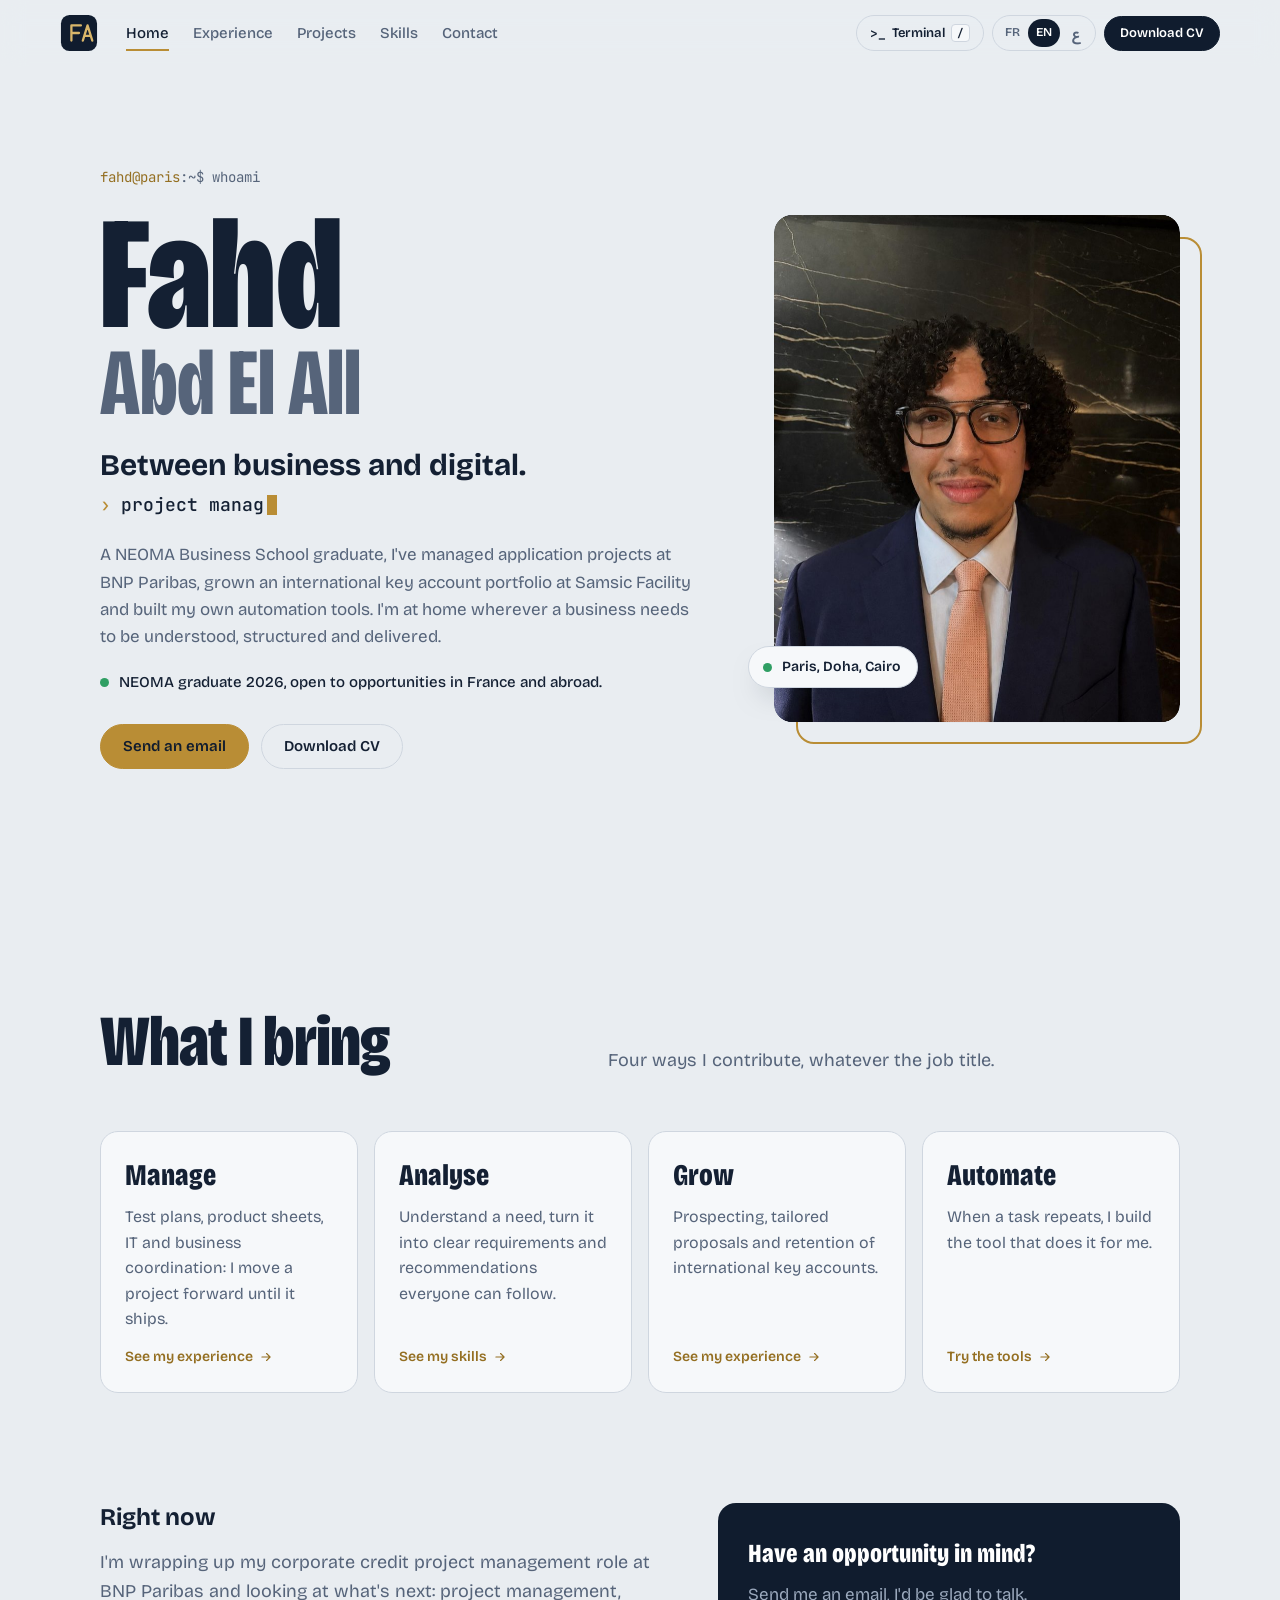
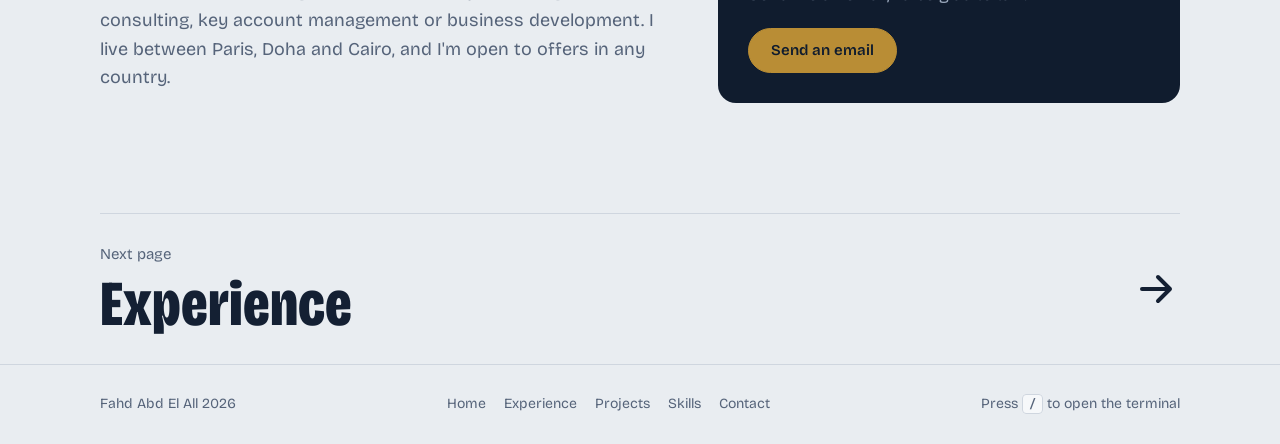
==== commit 1368e3a3: "Version arabe, mobilité internationale et contexte des outils - Traduction arabe complète avec mise " ====
--- a/index.html
+++ b/index.html
@@ -12,6 +12,7 @@
   <meta property="og:image" content="assets/img/photo-square.jpg">
   <link rel="icon" href="assets/img/favicon.svg" type="image/svg+xml">
   <link rel="preload" href="assets/fonts/BricolageGrotesque.woff2" as="font" type="font/woff2" crossorigin>
+  <script>try{var l=new URLSearchParams(location.search).get("lang")||localStorage.getItem("lang");if(l==="ar"){document.documentElement.lang="ar";document.documentElement.dir="rtl"}}catch(e){}</script>
   <link rel="stylesheet" href="assets/css/style.css">
   <script>try{var t=localStorage.getItem("theme");if(t)document.documentElement.dataset.theme=t}catch(e){}</script>
 </head>
--- a/assets/css/style.css
+++ b/assets/css/style.css
@@ -102,12 +102,12 @@
 .nav a[aria-current="page"] { color: var(--text); }
 .nav a[aria-current="page"]::after { transform: scaleX(1); }
 .bar-actions { margin-left: auto; display: flex; align-items: center; gap: 8px; }
-.icon-btn, .lang {
+.icon-btn {
   border: 1px solid var(--line); background: transparent; border-radius: 999px; cursor: pointer;
   height: 36px; padding: 0 13px; font-size: 13px; font-weight: 600; display: inline-flex; align-items: center; gap: 6px;
   transition: border-color .2s;
 }
-.icon-btn:hover, .lang:hover { border-color: var(--text); }
+.icon-btn:hover { border-color: var(--text); }
 .icon-btn kbd { font: 600 11px var(--mono); padding: 1px 5px; border-radius: 4px; background: var(--surface); border: 1px solid var(--line); }
 .icon-btn .ib-glyph { font: 600 13px var(--mono); }
 .menu-btn { display: none; }
@@ -434,3 +434,71 @@
 @media print {
   .bar, .progress, .palette, .demo, .mail, .actions, .toast, .next-page { display: none !important; }
 }
+
+/* ---------- sélecteur de langue ---------- */
+.langs-switch { display: inline-flex; border: 1px solid var(--line); border-radius: 999px; padding: 3px; height: 36px; align-items: center; }
+.langs-switch button { border: 0; background: none; cursor: pointer; height: 28px; min-width: 32px; padding: 0 8px; border-radius: 999px; font-size: 12px; font-weight: 600; color: var(--muted); transition: background .2s, color .2s; }
+.langs-switch button[lang="ar"] { font-family: "Readex", var(--sans); font-size: 14px; }
+.langs-switch button:hover { color: var(--text); }
+.langs-switch button[aria-pressed="true"] { background: var(--ink); color: #fff; }
+:root[data-theme="dark"] .langs-switch button[aria-pressed="true"] { background: #e6ebf2; color: var(--ink); }
+@media (prefers-color-scheme: dark) { :root:not([data-theme="light"]) .langs-switch button[aria-pressed="true"] { background: #e6ebf2; color: var(--ink); } }
+
+/* ---------- contexte des projets ---------- */
+.ctx h3 { font-size: 15px; font-weight: 700; color: var(--text); margin: 22px 0 6px; }
+.ctx h3:first-child { margin-top: 4px; }
+.ctx p { color: var(--muted); margin: 0; max-width: 46ch; }
+.ctx ol { margin: 0; padding: 0; list-style: none; counter-reset: step; color: var(--muted); max-width: 46ch; }
+.ctx li { counter-increment: step; position: relative; padding-inline-start: 34px; margin-bottom: 8px; }
+.ctx li::before {
+  content: counter(step); position: absolute; inset-inline-start: 0; top: 1px; width: 22px; height: 22px; border-radius: 50%;
+  display: grid; place-items: center; font: 600 12px var(--mono); color: var(--brass-text); border: 1px solid var(--brass);
+}
+.proj-text .ctx + .proj-note, .proj-text .ctx + .btn { margin-top: 24px; }
+.proj-text .ctx + .btn { display: inline-flex; }
+
+/* ---------- arabe (RTL) ---------- */
+@font-face {
+  font-family: "Readex";
+  src: url("../fonts/ReadexPro.woff2") format("woff2");
+  font-weight: 160 700; font-display: swap;
+}
+:root[lang="ar"] { --sans: "Readex", "Segoe UI", Tahoma, sans-serif; }
+:root[lang="ar"] body { line-height: 1.75; }
+:root[lang="ar"] .name, :root[lang="ar"] h2, :root[lang="ar"] .page-title, :root[lang="ar"] .pillar h3,
+:root[lang="ar"] .now-cta-t, :root[lang="ar"] .next-page strong, :root[lang="ar"] .ct-mail a { letter-spacing: 0; font-weight: 700; }
+:root[lang="ar"] .name { line-height: 1.15; }
+:root[lang="ar"] .name-first { font-size: clamp(64px, 10vw, 140px); }
+:root[lang="ar"] .name-last { font-size: clamp(40px, 6vw, 84px); }
+:root[lang="ar"] .page-title { line-height: 1.2; font-size: clamp(48px, 8vw, 112px); }
+:root[lang="ar"] h2 { line-height: 1.25; }
+:root[lang="ar"] .rotator { font-family: var(--sans); }
+:root[lang="ar"] .ct-mail a { font-family: "Bricolage", sans-serif; font-weight: 800; }
+
+[dir="rtl"] .nav a::after { transform-origin: right; }
+[dir="rtl"] .progress span { transform-origin: 100% 50%; }
+[dir="rtl"] .rot-sym { margin-right: 0; margin-left: 10px; transform: scaleX(-1); }
+[dir="rtl"] .cursor { margin-left: 0; margin-right: 3px; }
+[dir="rtl"] .portrait::before { inset: 22px 22px -22px -22px; transform: translate(12px, -12px); }
+[dir="rtl"] .badge { left: auto; right: -26px; }
+[dir="rtl"] .tl-rail { left: auto; right: 212px; }
+[dir="rtl"] .tl-dot { left: auto; right: 206px; }
+[dir="rtl"] .tl-when { text-align: left; }
+[dir="rtl"] .tl-item li { padding-left: 0; padding-right: 20px; }
+[dir="rtl"] .tl-item li::before { left: auto; right: 0; }
+[dir="rtl"] .pillar .go svg, [dir="rtl"] .next-page svg { transform: scaleX(-1); }
+[dir="rtl"] .pillar:hover .go svg { transform: scaleX(-1) translateX(4px); }
+[dir="rtl"] .next-page a:hover svg { transform: scaleX(-1) translateX(8px); }
+[dir="rtl"] .skills li:hover { padding-left: 0; padding-right: 8px; }
+[dir="rtl"] .dots i { transform-origin: right; }
+[dir="rtl"] .pal-box { direction: ltr; }
+.pal-out p { unicode-bidi: plaintext; }
+@media (max-width: 860px) {
+  [dir="rtl"] .badge { right: auto; left: -18px; }
+}
+@media (max-width: 760px) {
+  [dir="rtl"] .tl-rail { right: 6px; left: auto; }
+  [dir="rtl"] .tl-item { padding-left: 0; padding-right: 36px; }
+  [dir="rtl"] .tl-dot { right: 0; left: auto; }
+  [dir="rtl"] .tl-when { text-align: right; }
+}
